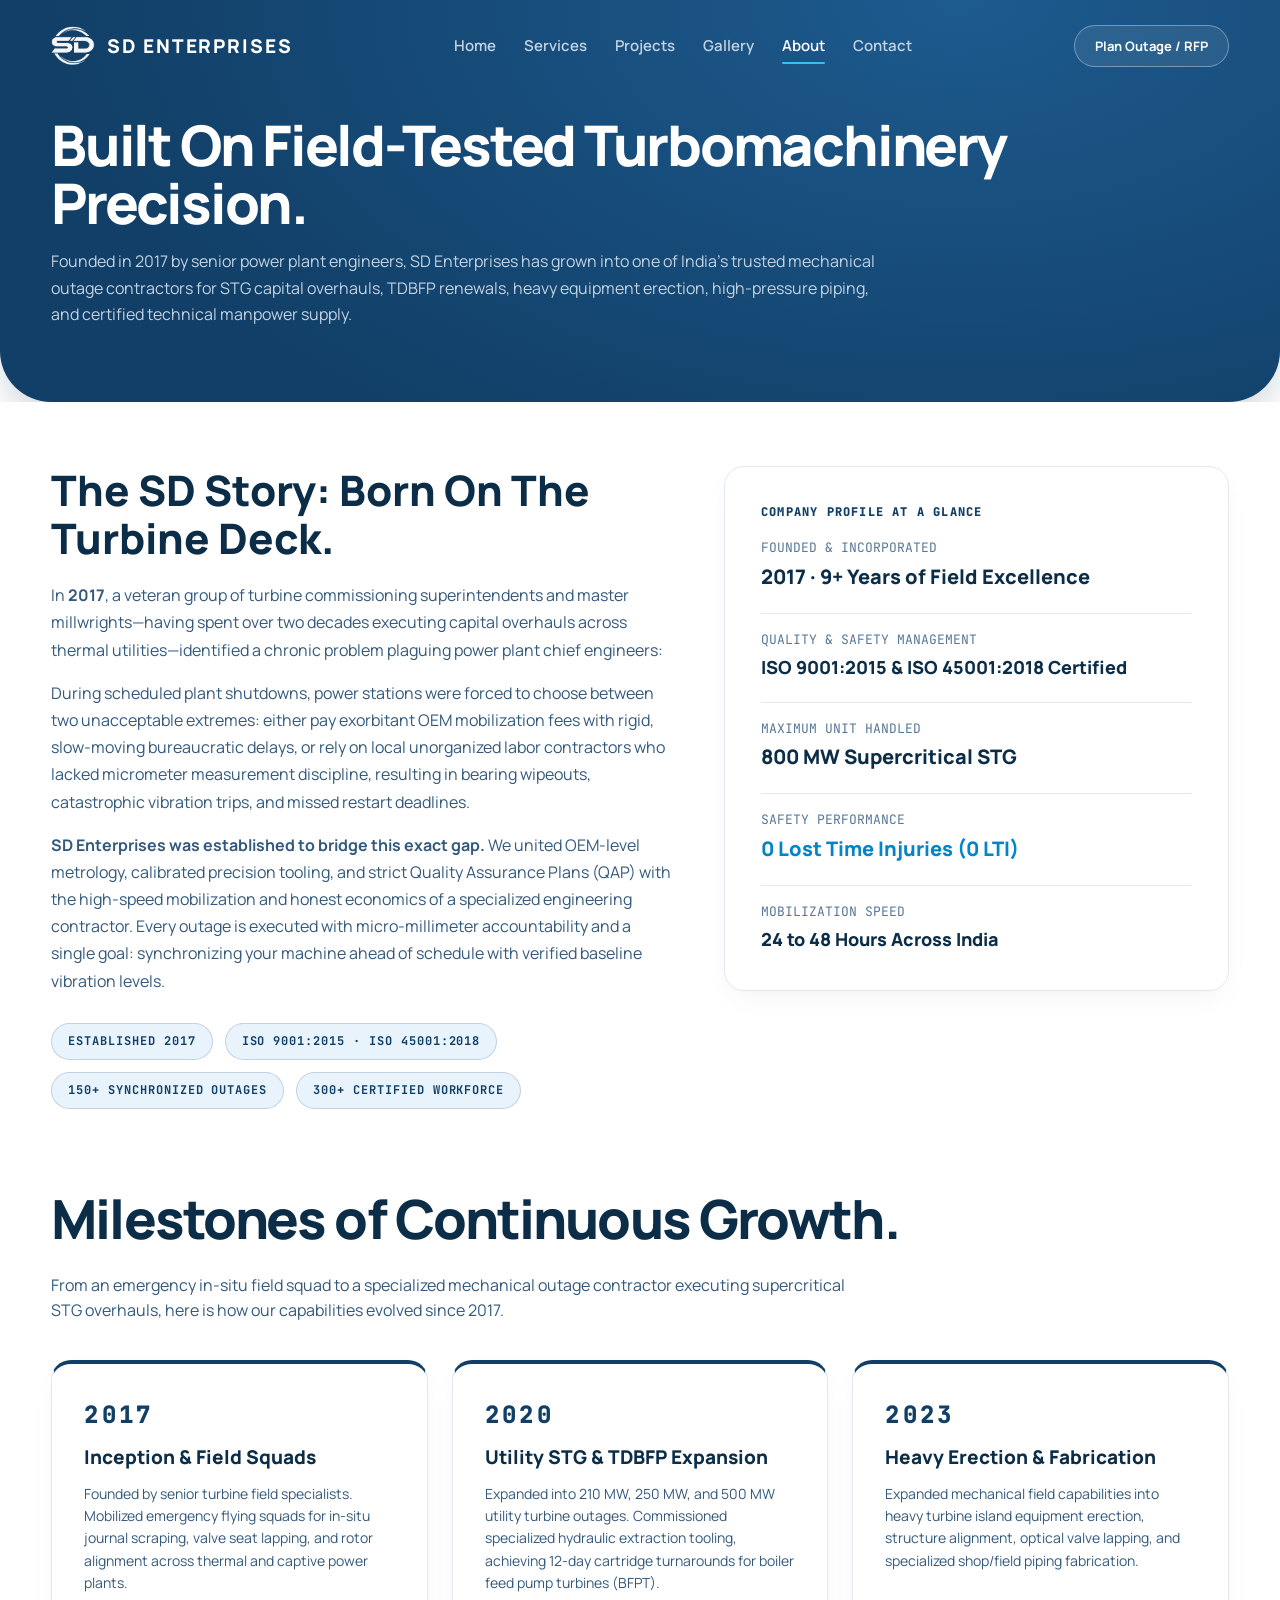
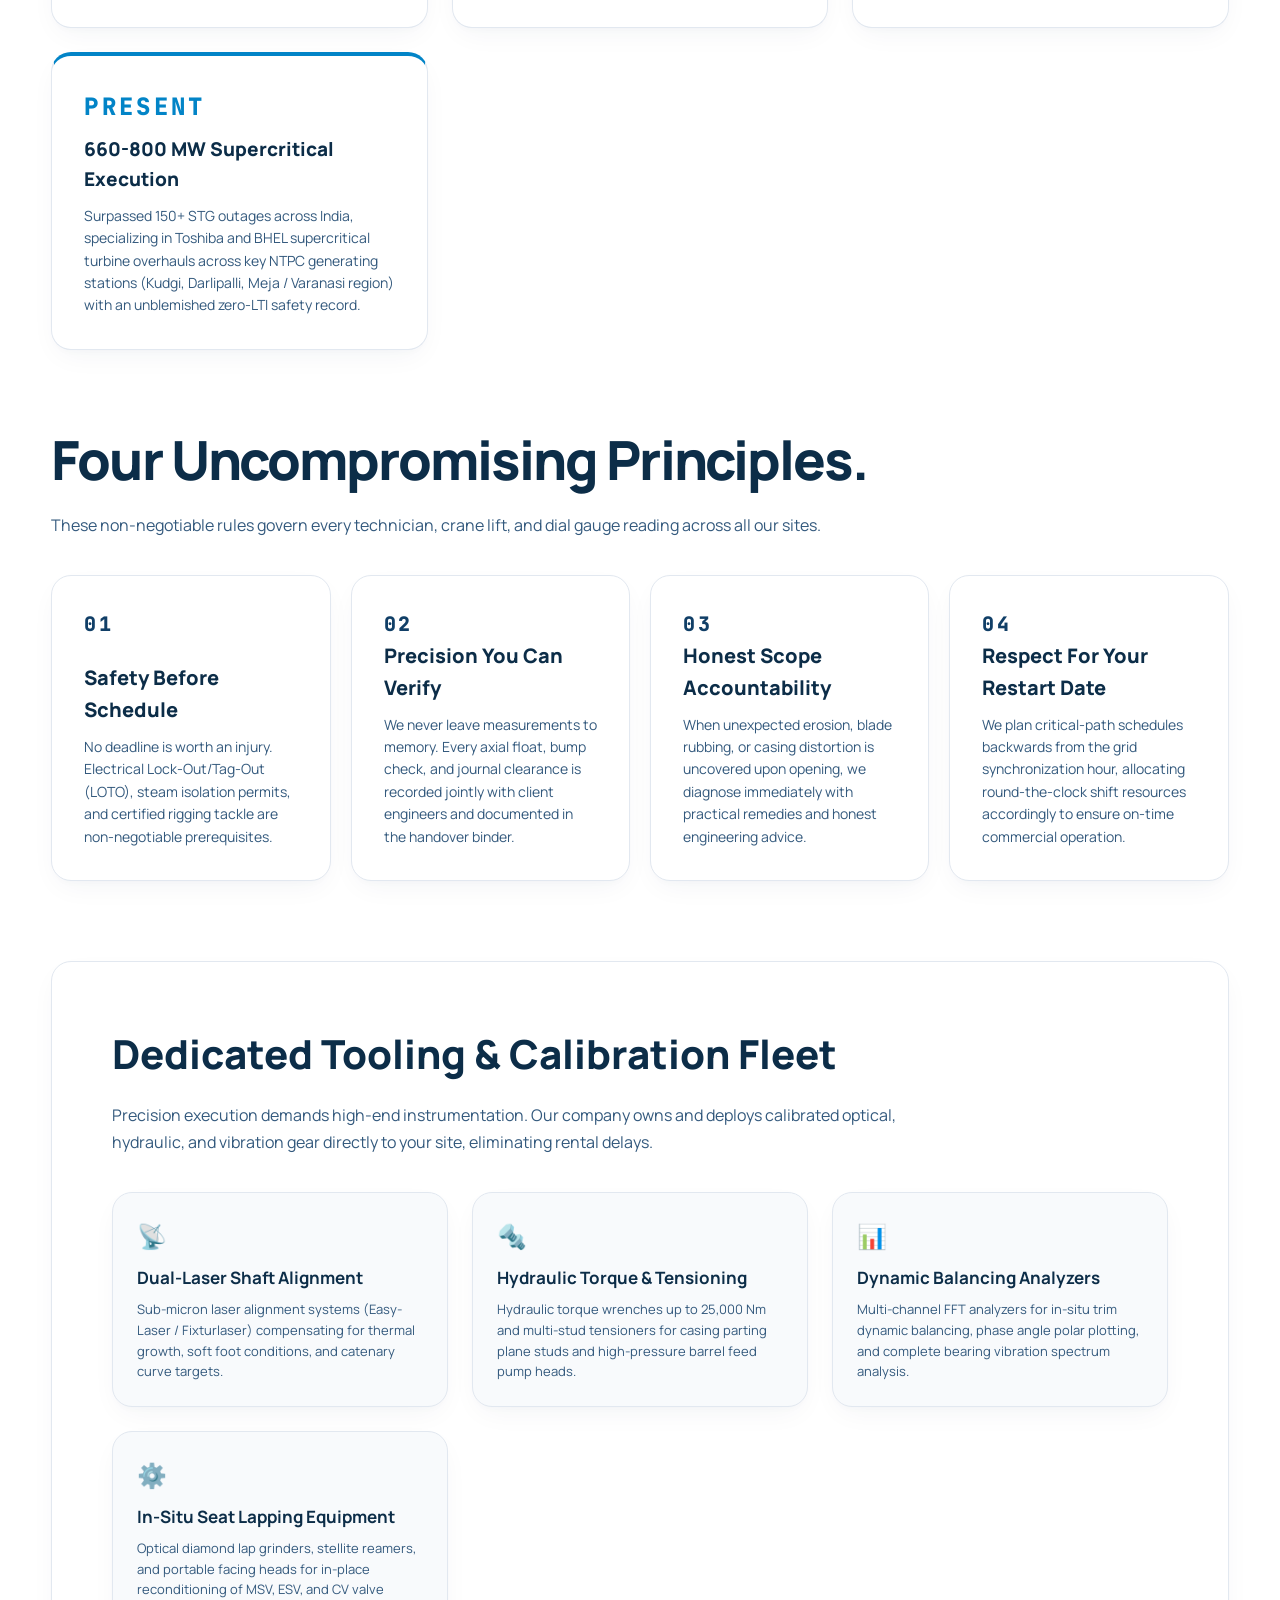
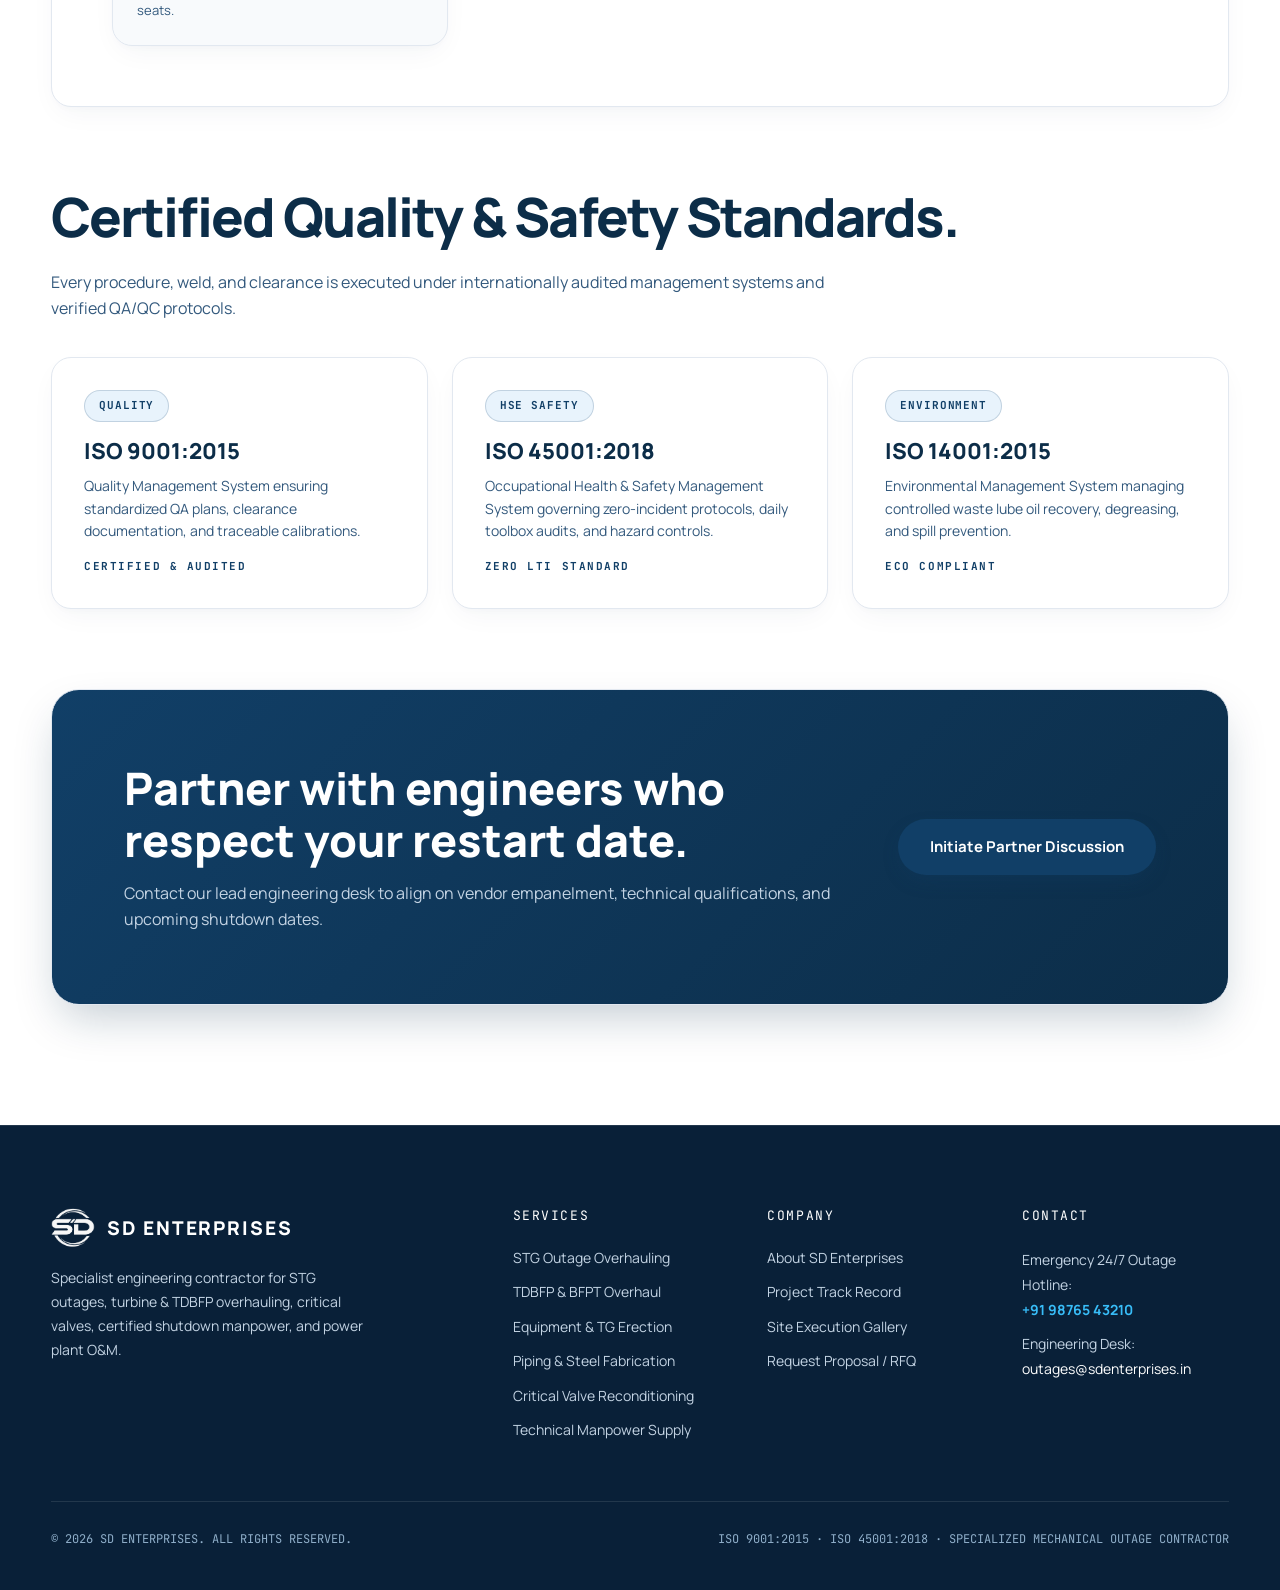
==== about.html @ e6d87794 "first commit" ====
<!doctype html>
<html lang="en">
<head>
  <meta charset="utf-8">
  <meta name="viewport" content="width=device-width, initial-scale=1, viewport-fit=cover">
  <title>About Us | SD Enterprises - Power &amp; Mechanical Outage Engineering</title>
  <meta name="description" content="The story of SD Enterprises: founded in 2017 by senior turbine engineers, delivering precision STG capital outages, TDBFP overhauls, and certified specialists across India.">
  
  <link rel="preconnect" href="https://fonts.googleapis.com">
  <link rel="preconnect" href="https://fonts.gstatic.com" crossorigin>
  <link rel="stylesheet" href="https://fonts.googleapis.com/css2?family=Manrope:wght@400;500;600;700;800&family=JetBrains+Mono:wght@500;600;700&display=swap">
  <link rel="stylesheet" href="css/styles.css">
</head>
<body>

  <div id="scroll-progress"></div>

  <div class="inner-hero-zone">
    <!-- Header -->
    <header class="site-header">
      <div class="nav-wrapper">
        <a href="index.html" class="brand-logo" aria-label="SD Enterprises Home">
          <img src="assets/icons/logo-removebg-preview-white.png" alt="SD Enterprises Logo" class="brand-logo-img">
          <span>SD ENTERPRISES</span>
        </a>

        <nav class="nav-links" aria-label="Main Navigation">
          <a href="index.html" class="nav-link">Home</a>
          <a href="services.html" class="nav-link">Services</a>
          <a href="projects.html" class="nav-link">Projects</a>
          <a href="gallery.html" class="nav-link">Gallery</a>
          <a href="about.html" class="nav-link active">About</a>
          <a href="contact.html" class="nav-link">Contact</a>
        </nav>

        <div class="nav-cta">
          <a href="contact.html" class="btn btn-outline btn-sm">Plan Outage / RFP</a>
          <button class="menu-toggle" aria-label="Toggle Mobile Navigation" aria-expanded="false">
            <svg width="24" height="24" viewBox="0 0 24 24" fill="none" stroke="currentColor" stroke-width="2">
              <line x1="3" y1="12" x2="21" y2="12"></line>
              <line x1="3" y1="6" x2="21" y2="6"></line>
              <line x1="3" y1="18" x2="21" y2="18"></line>
            </svg>
          </button>
        </div>
      </div>
    </header>

    <!-- Mobile Drawer -->
    <div class="mobile-drawer" aria-label="Mobile Navigation Drawer">
      <a href="index.html" class="nav-link">Home</a>
      <a href="services.html" class="nav-link">Our Services</a>
      <a href="projects.html" class="nav-link">Outage Projects &amp; Track Record</a>
      <a href="gallery.html" class="nav-link">Site Life &amp; Execution Gallery</a>
      <a href="about.html" class="nav-link active">About &amp; Certifications</a>
      <a href="contact.html" class="nav-link">Request Proposal / RFQ</a>
    </div>

    <!-- Page Header in Inner Hero Zone -->
    <div class="page-container" style="padding-top: 24px;">
      <section class="reveal" style="margin-bottom: 24px;">
        <h1 class="hero-title" style="font-size: clamp(34px, 4.4vw, 56px); margin-bottom: 16px;">Built On Field-Tested Turbomachinery Precision.</h1>
        <p class="hero-desc" style="max-width: 840px; margin-bottom: 0;">
          Founded in 2017 by senior power plant engineers, SD Enterprises has grown into one of India's trusted mechanical outage contractors for STG capital overhauls, TDBFP renewals, heavy equipment erection, high-pressure piping, and certified technical manpower supply.
        </p>
      </section>
    </div>
  </div>

  <!-- Pure White Background Content Zone with Deep Blue Text -->
  <main class="white-zone">
    <div class="page-container">

    <!-- Company Origin Story: How & When Created -->
    <section class="reveal" style="display: flex; flex-wrap: wrap; gap: 48px; align-items: flex-start; margin-bottom: 80px;">
      <div style="flex: 1 1 480px;">
        <h2 style="font-size: clamp(28px, 3.5vw, 42px); font-weight: 800; line-height: 1.15; margin-bottom: 20px;">
          The SD Story: Born On The Turbine Deck.
        </h2>
        <p style="color: var(--text-blue-sub); font-size: 16px; line-height: 1.7; margin-bottom: 16px;">
          In <strong>2017</strong>, a veteran group of turbine commissioning superintendents and master millwrights—having spent over two decades executing capital overhauls across thermal utilities—identified a chronic problem plaguing power plant chief engineers:
        </p>
        <p style="color: var(--text-blue-sub); font-size: 16px; line-height: 1.7; margin-bottom: 16px;">
          During scheduled plant shutdowns, power stations were forced to choose between two unacceptable extremes: either pay exorbitant OEM mobilization fees with rigid, slow-moving bureaucratic delays, or rely on local unorganized labor contractors who lacked micrometer measurement discipline, resulting in bearing wipeouts, catastrophic vibration trips, and missed restart deadlines.
        </p>
        <p style="color: var(--text-blue-sub); font-size: 16px; line-height: 1.7; margin-bottom: 28px;">
          <strong>SD Enterprises was established to bridge this exact gap.</strong> We united OEM-level metrology, calibrated precision tooling, and strict Quality Assurance Plans (QAP) with the high-speed mobilization and honest economics of a specialized engineering contractor. Every outage is executed with micro-millimeter accountability and a single goal: synchronizing your machine ahead of schedule with verified baseline vibration levels.
        </p>
        <div style="display: flex; flex-wrap: wrap; gap: 12px;">
          <span class="badge" style="font-size: 12px; padding: 8px 16px;">ESTABLISHED 2017</span>
          <span class="badge" style="font-size: 12px; padding: 8px 16px;">ISO 9001:2015 &middot; ISO 45001:2018</span>
          <span class="badge" style="font-size: 12px; padding: 8px 16px;">150+ SYNCHRONIZED OUTAGES</span>
          <span class="badge" style="font-size: 12px; padding: 8px 16px;">300+ CERTIFIED WORKFORCE</span>
        </div>
      </div>

      <div style="flex: 1 1 360px;">
        <div class="glass t3" style="padding: 36px; border: 1px solid var(--border-light);">
          <div class="mono" style="color: var(--hero-blue); margin-bottom: 16px; font-weight: 800; letter-spacing: 0.1em;">COMPANY PROFILE AT A GLANCE</div>
          <div style="display: flex; flex-direction: column; gap: 20px;">
            <div>
              <div style="font-size: 13px; color: var(--text-blue-muted); text-transform: uppercase; font-family: var(--font-mono);">Founded &amp; Incorporated</div>
              <div style="font-size: 20px; font-weight: 800; color: var(--text-blue-head); margin-top: 2px;">2017 · 9+ Years of Field Excellence</div>
            </div>
            <div style="border-top: 1px solid var(--border-light); padding-top: 16px;">
              <div style="font-size: 13px; color: var(--text-blue-muted); text-transform: uppercase; font-family: var(--font-mono);">Quality &amp; Safety Management</div>
              <div style="font-size: 18px; font-weight: 800; color: var(--text-blue-head); margin-top: 2px;">ISO 9001:2015 &amp; ISO 45001:2018 Certified</div>
            </div>
            <div style="border-top: 1px solid var(--border-light); padding-top: 16px;">
              <div style="font-size: 13px; color: var(--text-blue-muted); text-transform: uppercase; font-family: var(--font-mono);">Maximum Unit Handled</div>
              <div style="font-size: 20px; font-weight: 800; color: var(--text-blue-head); margin-top: 2px;">800 MW Supercritical STG</div>
            </div>
            <div style="border-top: 1px solid var(--border-light); padding-top: 16px;">
              <div style="font-size: 13px; color: var(--text-blue-muted); text-transform: uppercase; font-family: var(--font-mono);">Safety Performance</div>
              <div style="font-size: 20px; font-weight: 800; color: var(--accent-blue); margin-top: 2px;">0 Lost Time Injuries (0 LTI)</div>
            </div>
            <div style="border-top: 1px solid var(--border-light); padding-top: 16px;">
              <div style="font-size: 13px; color: var(--text-blue-muted); text-transform: uppercase; font-family: var(--font-mono);">Mobilization Speed</div>
              <div style="font-size: 18px; font-weight: 800; color: var(--text-blue-head); margin-top: 2px;">24 to 48 Hours Across India</div>
            </div>
          </div>
        </div>
      </div>
    </section>

    <!-- Growth & Milestone Timeline -->
    <section class="reveal" style="margin-bottom: 80px;">
      <h2 class="section-heading">Milestones of Continuous Growth.</h2>
      <p style="color: var(--text-blue-sub); font-size: 16px; line-height: 1.6; max-width: 820px; margin-bottom: 36px;">
        From an emergency in-situ field squad to a specialized mechanical outage contractor executing supercritical STG overhauls, here is how our capabilities evolved since 2017.
      </p>

      <div style="display: grid; grid-template-columns: repeat(auto-fit, minmax(280px, 1fr)); gap: 24px;">
        <div class="glass lift" style="padding: 32px; border-top: 4px solid var(--hero-blue);">
          <div class="mono" style="color: var(--hero-blue); font-size: 24px; font-weight: 800; margin-bottom: 8px;">2017</div>
          <h3 style="font-size: 19px; font-weight: 800; color: var(--text-blue-head); margin-bottom: 10px;">Inception &amp; Field Squads</h3>
          <p style="color: var(--text-blue-sub); font-size: 14px; line-height: 1.6; margin: 0;">
            Founded by senior turbine field specialists. Mobilized emergency flying squads for in-situ journal scraping, valve seat lapping, and rotor alignment across thermal and captive power plants.
          </p>
        </div>

        <div class="glass lift" style="padding: 32px; border-top: 4px solid var(--hero-blue);">
          <div class="mono" style="color: var(--hero-blue); font-size: 24px; font-weight: 800; margin-bottom: 8px;">2020</div>
          <h3 style="font-size: 19px; font-weight: 800; color: var(--text-blue-head); margin-bottom: 10px;">Utility STG &amp; TDBFP Expansion</h3>
          <p style="color: var(--text-blue-sub); font-size: 14px; line-height: 1.6; margin: 0;">
            Expanded into 210 MW, 250 MW, and 500 MW utility turbine outages. Commissioned specialized hydraulic extraction tooling, achieving 12-day cartridge turnarounds for boiler feed pump turbines (BFPT).
          </p>
        </div>

        <div class="glass lift" style="padding: 32px; border-top: 4px solid var(--hero-blue);">
          <div class="mono" style="color: var(--hero-blue); font-size: 24px; font-weight: 800; margin-bottom: 8px;">2023</div>
          <h3 style="font-size: 19px; font-weight: 800; color: var(--text-blue-head); margin-bottom: 10px;">Heavy Erection &amp; Fabrication</h3>
          <p style="color: var(--text-blue-sub); font-size: 14px; line-height: 1.6; margin: 0;">
            Expanded mechanical field capabilities into heavy turbine island equipment erection, structure alignment, optical valve lapping, and specialized shop/field piping fabrication.
          </p>
        </div>

        <div class="glass lift" style="padding: 32px; border-top: 4px solid var(--accent-blue);">
          <div class="mono" style="color: var(--accent-blue); font-size: 24px; font-weight: 800; margin-bottom: 8px;">PRESENT</div>
          <h3 style="font-size: 19px; font-weight: 800; color: var(--text-blue-head); margin-bottom: 10px;">660-800 MW Supercritical Execution</h3>
          <p style="color: var(--text-blue-sub); font-size: 14px; line-height: 1.6; margin: 0;">
            Surpassed 150+ STG outages across India, specializing in Toshiba and BHEL supercritical turbine overhauls across key NTPC generating stations (Kudgi, Darlipalli, Meja / Varanasi region) with an unblemished zero-LTI safety record.
          </p>
        </div>
      </div>
    </section>

    <!-- Core Engineering Principles -->
    <section id="principles" class="reveal" style="margin-bottom: 80px;">
      <h2 class="section-heading">Four Uncompromising Principles.</h2>
      <p style="color: var(--text-blue-sub); font-size: 16px; line-height: 1.6; max-width: 820px; margin-bottom: 36px;">
        These non-negotiable rules govern every technician, crane lift, and dial gauge reading across all our sites.
      </p>

      <div style="display: grid; grid-template-columns: repeat(auto-fit, minmax(260px, 1fr)); gap: 20px;">
        <div class="glass lift" style="padding: 32px; min-height: 240px; display: flex; flex-direction: column; justify-content: space-between;">
          <div class="mono" style="color: var(--hero-blue); font-size: 20px; font-weight: 800;">01</div>
          <div>
            <h3 style="font-size: 20px; font-weight: 800; color: var(--text-blue-head); margin-bottom: 10px;">Safety Before Schedule</h3>
            <p style="color: var(--text-blue-sub); font-size: 14px; line-height: 1.6; margin: 0;">
              No deadline is worth an injury. Electrical Lock-Out/Tag-Out (LOTO), steam isolation permits, and certified rigging tackle are non-negotiable prerequisites.
            </p>
          </div>
        </div>

        <div class="glass lift" style="padding: 32px; min-height: 240px; display: flex; flex-direction: column; justify-content: space-between;">
          <div class="mono" style="color: var(--hero-blue); font-size: 20px; font-weight: 800;">02</div>
          <div>
            <h3 style="font-size: 20px; font-weight: 800; color: var(--text-blue-head); margin-bottom: 10px;">Precision You Can Verify</h3>
            <p style="color: var(--text-blue-sub); font-size: 14px; line-height: 1.6; margin: 0;">
              We never leave measurements to memory. Every axial float, bump check, and journal clearance is recorded jointly with client engineers and documented in the handover binder.
            </p>
          </div>
        </div>

        <div class="glass lift" style="padding: 32px; min-height: 240px; display: flex; flex-direction: column; justify-content: space-between;">
          <div class="mono" style="color: var(--hero-blue); font-size: 20px; font-weight: 800;">03</div>
          <div>
            <h3 style="font-size: 20px; font-weight: 800; color: var(--text-blue-head); margin-bottom: 10px;">Honest Scope Accountability</h3>
            <p style="color: var(--text-blue-sub); font-size: 14px; line-height: 1.6; margin: 0;">
              When unexpected erosion, blade rubbing, or casing distortion is uncovered upon opening, we diagnose immediately with practical remedies and honest engineering advice.
            </p>
          </div>
        </div>

        <div class="glass lift" style="padding: 32px; min-height: 240px; display: flex; flex-direction: column; justify-content: space-between;">
          <div class="mono" style="color: var(--hero-blue); font-size: 20px; font-weight: 800;">04</div>
          <div>
            <h3 style="font-size: 20px; font-weight: 800; color: var(--text-blue-head); margin-bottom: 10px;">Respect For Your Restart Date</h3>
            <p style="color: var(--text-blue-sub); font-size: 14px; line-height: 1.6; margin: 0;">
              We plan critical-path schedules backwards from the grid synchronization hour, allocating round-the-clock shift resources accordingly to ensure on-time commercial operation.
            </p>
          </div>
        </div>
      </div>
    </section>

    <!-- Dedicated Tooling & Metrology Fleet -->
    <section class="glass reveal" style="padding: clamp(32px, 5vw, 60px); margin-bottom: 80px;">
      <h2 style="font-size: clamp(26px, 3.2vw, 40px); font-weight: 800; margin-bottom: 16px; color: var(--text-blue-head);">Dedicated Tooling &amp; Calibration Fleet</h2>
      <p style="color: var(--text-blue-sub); font-size: 16px; line-height: 1.7; max-width: 820px; margin-bottom: 36px;">
        Precision execution demands high-end instrumentation. Our company owns and deploys calibrated optical, hydraulic, and vibration gear directly to your site, eliminating rental delays.
      </p>

      <div style="display: grid; grid-template-columns: repeat(auto-fit, minmax(260px, 1fr)); gap: 24px;">
        <div class="glass" style="padding: 24px; background: var(--bg-light);">
          <div style="font-size: 24px; margin-bottom: 8px;">📡</div>
          <h4 style="font-size: 17px; font-weight: 700; color: var(--text-blue-head); margin-bottom: 8px;">Dual-Laser Shaft Alignment</h4>
          <p style="color: var(--text-blue-sub); font-size: 13px; line-height: 1.6; margin: 0;">
            Sub-micron laser alignment systems (Easy-Laser / Fixturlaser) compensating for thermal growth, soft foot conditions, and catenary curve targets.
          </p>
        </div>

        <div class="glass" style="padding: 24px; background: var(--bg-light);">
          <div style="font-size: 24px; margin-bottom: 8px;">🔩</div>
          <h4 style="font-size: 17px; font-weight: 700; color: var(--text-blue-head); margin-bottom: 8px;">Hydraulic Torque &amp; Tensioning</h4>
          <p style="color: var(--text-blue-sub); font-size: 13px; line-height: 1.6; margin: 0;">
            Hydraulic torque wrenches up to 25,000 Nm and multi-stud tensioners for casing parting plane studs and high-pressure barrel feed pump heads.
          </p>
        </div>

        <div class="glass" style="padding: 24px; background: var(--bg-light);">
          <div style="font-size: 24px; margin-bottom: 8px;">📊</div>
          <h4 style="font-size: 17px; font-weight: 700; color: var(--text-blue-head); margin-bottom: 8px;">Dynamic Balancing Analyzers</h4>
          <p style="color: var(--text-blue-sub); font-size: 13px; line-height: 1.6; margin: 0;">
            Multi-channel FFT analyzers for in-situ trim dynamic balancing, phase angle polar plotting, and complete bearing vibration spectrum analysis.
          </p>
        </div>

        <div class="glass" style="padding: 24px; background: var(--bg-light);">
          <div style="font-size: 24px; margin-bottom: 8px;">⚙️</div>
          <h4 style="font-size: 17px; font-weight: 700; color: var(--text-blue-head); margin-bottom: 8px;">In-Situ Seat Lapping Equipment</h4>
          <p style="color: var(--text-blue-sub); font-size: 13px; line-height: 1.6; margin: 0;">
            Optical diamond lap grinders, stellite reamers, and portable facing heads for in-place reconditioning of MSV, ESV, and CV valve seats.
          </p>
        </div>
      </div>
    </section>

    <!-- Certified Quality & Safety Standards -->
    <section id="certifications" class="reveal" style="margin-bottom: 80px;">
      <h2 class="section-heading">Certified Quality &amp; Safety Standards.</h2>
      <p style="color: var(--text-blue-sub); font-size: 16px; line-height: 1.6; max-width: 820px; margin-bottom: 36px;">
        Every procedure, weld, and clearance is executed under internationally audited management systems and verified QA/QC protocols.
      </p>

      <div style="display: grid; grid-template-columns: repeat(auto-fit, minmax(280px, 1fr)); gap: 24px;">
        <div class="glass lift" style="padding: 32px; min-height: 200px; display: flex; flex-direction: column; justify-content: space-between;">
          <div>
            <div class="badge" style="margin-bottom: 12px;">QUALITY</div>
            <h3 style="font-size: 22px; font-weight: 800; color: var(--text-blue-head); margin-bottom: 6px;">ISO 9001:2015</h3>
            <p style="color: var(--text-blue-sub); font-size: 14px; margin: 0;">Quality Management System ensuring standardized QA plans, clearance documentation, and traceable calibrations.</p>
          </div>
          <div class="mono" style="color: var(--hero-blue); font-size: 11px; margin-top: 16px; font-weight: 700;">CERTIFIED &amp; AUDITED</div>
        </div>

        <div class="glass lift" style="padding: 32px; min-height: 200px; display: flex; flex-direction: column; justify-content: space-between;">
          <div>
            <div class="badge" style="margin-bottom: 12px;">HSE SAFETY</div>
            <h3 style="font-size: 22px; font-weight: 800; color: var(--text-blue-head); margin-bottom: 6px;">ISO 45001:2018</h3>
            <p style="color: var(--text-blue-sub); font-size: 14px; margin: 0;">Occupational Health &amp; Safety Management System governing zero-incident protocols, daily toolbox audits, and hazard controls.</p>
          </div>
          <div class="mono" style="color: var(--hero-blue); font-size: 11px; margin-top: 16px; font-weight: 700;">ZERO LTI STANDARD</div>
        </div>

        <div class="glass lift" style="padding: 32px; min-height: 200px; display: flex; flex-direction: column; justify-content: space-between;">
          <div>
            <div class="badge" style="margin-bottom: 12px;">ENVIRONMENT</div>
            <h3 style="font-size: 22px; font-weight: 800; color: var(--text-blue-head); margin-bottom: 6px;">ISO 14001:2015</h3>
            <p style="color: var(--text-blue-sub); font-size: 14px; margin: 0;">Environmental Management System managing controlled waste lube oil recovery, degreasing, and spill prevention.</p>
          </div>
          <div class="mono" style="color: var(--hero-blue); font-size: 11px; margin-top: 16px; font-weight: 700;">ECO COMPLIANT</div>
        </div>
      </div>
    </section>

    <!-- Bottom CTA -->
    <section class="glass cta-banner reveal">
      <div class="cta-banner-text">
        <h2 style="font-size: clamp(30px, 3.5vw, 48px); font-weight: 800; line-height: 1.15; margin-bottom: 16px;">
          Partner with engineers who respect your restart date.
        </h2>
        <p style="color: var(--text-hero-muted); font-size: 16px; line-height: 1.6;">
          Contact our lead engineering desk to align on vendor empanelment, technical qualifications, and upcoming shutdown dates.
        </p>
      </div>
      <div>
        <a href="contact.html" class="btn btn-primary" style="padding: 16px 32px;">Initiate Partner Discussion</a>
      </div>
    </section>
    </div>
  </main>

  <!-- Global Footer -->
  <footer class="site-footer">
    <div class="page-container">
      <div class="footer-grid">
        <div>
          <div class="brand-logo" style="margin-bottom: 16px;">
            <img src="assets/icons/logo-removebg-preview-white.png" alt="SD Enterprises Logo" class="brand-logo-img">
            <span>SD ENTERPRISES</span>
          </div>
          <p style="color: var(--text-hero-muted); font-size: 14px; line-height: 1.7; max-width: 320px;">
            Specialist engineering contractor for STG outages, turbine &amp; TDBFP overhauling, critical valves, certified shutdown manpower, and power plant O&amp;M.
          </p>
        </div>

        <div>
          <div class="footer-col-title">SERVICES</div>
          <ul class="footer-links">
            <li><a href="services.html#stg">STG Outage Overhauling</a></li>
            <li><a href="services.html#tdbfp">TDBFP &amp; BFPT Overhaul</a></li>
            <li><a href="services.html#erection">Equipment &amp; TG Erection</a></li>
            <li><a href="services.html#fabrication">Piping &amp; Steel Fabrication</a></li>
            <li><a href="services.html#valves">Critical Valve Reconditioning</a></li>
            <li><a href="services.html#manpower">Technical Manpower Supply</a></li>
          </ul>
        </div>

        <div>
          <div class="footer-col-title">COMPANY</div>
          <ul class="footer-links">
            <li><a href="about.html">About SD Enterprises</a></li>
            <li><a href="projects.html">Project Track Record</a></li>
            <li><a href="gallery.html">Site Execution Gallery</a></li>
            <li><a href="contact.html">Request Proposal / RFQ</a></li>
          </ul>
        </div>

        <div>
          <div class="footer-col-title">CONTACT</div>
          <div style="font-size: 14px; color: var(--text-hero-muted); line-height: 1.8;">
            <div>Emergency 24/7 Outage Hotline:</div>
            <a href="tel:+919876543210" style="color: var(--accent-blue-bright); font-weight: 700;">+91 98765 43210</a>
            <div style="margin-top: 8px;">Engineering Desk:</div>
            <a href="mailto:outages@sdenterprises.in" style="color: #ffffff;">outages@sdenterprises.in</a>
          </div>
        </div>
      </div>

      <div class="footer-bottom">
        <div>&copy; 2026 SD ENTERPRISES. ALL RIGHTS RESERVED.</div>
        <div>ISO 9001:2015 &middot; ISO 45001:2018 &middot; SPECIALIZED MECHANICAL OUTAGE CONTRACTOR</div>
      </div>
    </div>
  </footer>

  <script src="js/site-data.js"></script>
  <script src="js/main.js"></script>
</body>
</html>
---- css/styles.css ----
/* ===================================================================
   SD ENTERPRISES - Industrial Engineering Design System & Stylesheet
   Hybrid Theme: Midnight Blue Hero Section + Pure White Content Zone
   =================================================================== */

:root {
  /* Hero & Dark Accent Colors (SD Company Brand Blue) */
  --hero-blue: #113f67;
  --hero-blue-dark: #0c2d48;
  --hero-gradient: radial-gradient(1400px 800px at 75% 0%, #1d5a8e 0%, transparent 65%) fixed,
                   radial-gradient(1000px 600px at 15% 100%, #0d3254 0%, transparent 70%) fixed,
                   #113f67;
  --footer-bg: #092038;

  /* White & Light Content Zone Colors */
  --bg-white: #ffffff;
  --bg-light: #f8fafc;
  --bg-subtle: #f1f5f9;
  
  /* Text Colors for White Zone (Deep Blue & Slate) */
  --text-blue-head: #0c2d48;
  --text-blue-body: #113f67;
  --text-blue-sub: #33597d;
  --text-blue-muted: #577797;
  
  /* Aliases default to White Zone readability */
  --text-muted: #33597d;
  --text-dim: #577797;
  
  /* Text Colors for Hero & Footer */
  --text-hero-main: #F4F8FC;
  --text-hero-muted: #C3D3E3;
  --text-hero-dim: #8FAEC9;

  /* Precision Engineering Accents (Palette 1: Monochromatic Precision System) */
  --accent-blue: #0284c7;           /* High-Precision Turbine Cobalt */
  --accent-blue-hover: #0369a1;     /* Deep Cobalt Hover */
  --accent-blue-bright: #38bdf8;    /* Luminous Sky highlight for dark zones */
  --accent-blue-tint: #e8f3fc;      /* Soft Ice-Blue for tags & badges */
  --accent-blue-border: rgba(17, 63, 103, 0.18);
  --accent-blue-glow: rgba(2, 132, 199, 0.25);

  /* Semantic Aliases mapped to brand blue */
  --accent-gold: var(--accent-blue-bright);
  --accent-gold-dark: var(--hero-blue);
  --accent-gold-glow: var(--accent-blue-glow);

  /* Borders & Shadows */
  --border-light: #e2e8f0;
  --border-blue: rgba(17, 63, 103, 0.12);
  --border-blue-hover: var(--accent-blue);
  --card-shadow: 0 10px 30px -8px rgba(11, 46, 77, 0.06), 0 4px 6px -2px rgba(11, 46, 77, 0.02);
  --card-shadow-hover: 0 20px 40px -12px rgba(17, 63, 103, 0.14), 0 0 0 1px rgba(2, 132, 199, 0.3);

  --font-body: 'Manrope', -apple-system, BlinkMacSystemFont, 'Segoe UI', Roboto, sans-serif;
  --font-mono: 'JetBrains Mono', 'Courier New', monospace;
  --max-w: 1380px;
  --transition: all 0.3s cubic-bezier(0.16, 1, 0.3, 1);
}

/* Dark Containers override text aliases for high contrast */
.hero-zone, .inner-hero-zone, .site-footer, .cta-banner {
  --text-muted: var(--text-hero-muted);
  --text-dim: var(--text-hero-dim);
}

/* Reset & Base */
*, *::before, *::after {
  box-sizing: border-box;
  margin: 0;
  padding: 0;
}

html {
  scroll-behavior: smooth;
  background-color: var(--bg-white);
}

body {
  font-family: var(--font-body);
  background-color: var(--bg-white);
  color: var(--text-blue-body);
  min-height: 100vh;
  line-height: 1.6;
  overflow-x: hidden;
  -webkit-font-smoothing: antialiased;
}

a {
  color: inherit;
  text-decoration: none;
  transition: var(--transition);
}

img {
  max-width: 100%;
  height: auto;
  display: block;
}

/* Top Scroll Progress Bar */
#scroll-progress {
  position: fixed;
  top: 0;
  left: 0;
  height: 3px;
  width: 0%;
  background: linear-gradient(90deg, #F5B94A, #FFE194);
  z-index: 100;
  transition: width 0.1s ease-out;
}

/* Page Containers */
.page-container {
  max-width: var(--max-w);
  margin: 0 auto;
  padding: 0 clamp(20px, 4vw, 60px);
}

/* Typography Utilities */
.mono {
  font-family: var(--font-mono);
  letter-spacing: 0.14em;
  font-size: 12px;
  text-transform: uppercase;
}

.section-label {
  display: inline-flex;
  align-items: center;
  gap: 8px;
  color: var(--hero-blue);
  font-family: var(--font-mono);
  font-size: 13px;
  letter-spacing: 0.14em;
  font-weight: 800;
  margin-bottom: 16px;
  text-transform: uppercase;
}

.section-label::before {
  content: "";
  display: inline-block;
  width: 8px;
  height: 8px;
  border-radius: 50%;
  background: var(--accent-blue);
  box-shadow: 0 0 10px var(--accent-blue-glow);
}

.section-heading {
  color: var(--text-blue-head);
  font-size: clamp(32px, 4.4vw, 54px);
  line-height: 1.1;
  letter-spacing: -0.035em;
  font-weight: 800;
  margin-bottom: 24px;
}

.section-sub {
  font-size: clamp(16px, 1.2vw, 19px);
  color: var(--text-blue-sub);
  line-height: 1.7;
  max-width: 680px;
}

/* ===================================================================
   HERO ZONE (Blue Background with Edge Rounding Below)
   =================================================================== */
.hero-zone {
  background: var(--hero-gradient);
  color: var(--text-hero-main);
  position: relative;
  z-index: 1;
  /* Proper Edge Rounding Below the Hero */
  border-radius: 0 0 clamp(36px, 5vw, 64px) clamp(36px, 5vw, 64px);
  box-shadow: 0 20px 50px -10px rgba(11, 46, 77, 0.28);
  overflow: hidden;
  padding-bottom: 40px;
}

.inner-hero-zone {
  background: var(--hero-gradient);
  color: var(--text-hero-main);
  position: relative;
  z-index: 1;
  border-radius: 0 0 clamp(32px, 4vw, 52px) clamp(32px, 4vw, 52px);
  box-shadow: 0 20px 45px -10px rgba(11, 46, 77, 0.25);
  overflow: hidden;
  padding-bottom: 50px;
}

/* Three.js Fixed Background Canvas for Hero */
#gl {
  position: fixed;
  inset: 0;
  width: 100%;
  height: 100%;
  z-index: 0;
  pointer-events: none;
  transition: opacity 0.5s ease;
}

/* Transparent Header & Navigation */
.site-header {
  position: relative;
  top: 0;
  z-index: 90;
  background: transparent;
  border-bottom: none;
  transition: all 0.3s ease;
}

.nav-wrapper {
  max-width: var(--max-w);
  margin: 0 auto;
  padding: 24px clamp(20px, 4vw, 60px);
  display: flex;
  align-items: center;
  justify-content: space-between;
  gap: 20px;
}

.brand-logo {
  display: flex;
  align-items: center;
  gap: 12px;
  font-weight: 800;
  font-size: 19px;
  letter-spacing: 0.1em;
  color: #ffffff;
}

.brand-logo-img {
  height: 44px;
  width: auto;
  max-width: 160px;
  object-fit: contain;
  display: block;
}

.nav-links {
  display: flex;
  align-items: center;
  gap: 28px;
  font-size: 15px;
  font-weight: 600;
}

.nav-link {
  color: var(--text-hero-muted);
  position: relative;
  padding: 6px 0;
}

.nav-link:hover, .nav-link.active {
  color: #ffffff;
}

.nav-link.active::after {
  content: "";
  position: absolute;
  bottom: 0;
  left: 0;
  width: 100%;
  height: 2px;
  background: var(--accent-blue-bright);
  border-radius: 2px;
}

.nav-cta {
  display: flex;
  align-items: center;
  gap: 14px;
}

/* Mobile Menu Toggle */
.menu-toggle {
  display: none;
  background: transparent;
  border: 1px solid rgba(255, 255, 255, 0.3);
  border-radius: 8px;
  color: #ffffff;
  padding: 8px 12px;
  cursor: pointer;
}

/* Mobile Drawer */
.mobile-drawer {
  display: none;
  position: fixed;
  top: 76px;
  left: 0;
  right: 0;
  bottom: 0;
  background: rgba(11, 35, 59, 0.98);
  backdrop-filter: blur(20px);
  z-index: 89;
  padding: 32px 24px;
  flex-direction: column;
  gap: 20px;
  border-bottom: 1px solid rgba(255, 255, 255, 0.15);
  transform: translateY(-100%);
  transition: transform 0.35s ease;
  pointer-events: none;
}

.mobile-drawer.open {
  transform: translateY(0);
  pointer-events: auto;
}

.mobile-drawer .nav-link {
  font-size: 20px;
  font-weight: 700;
  padding: 10px 0;
  border-bottom: 1px solid rgba(255, 255, 255, 0.08);
  color: #ffffff;
}

/* Hero Section (Previous Layout: Content on left, 3D Rotor on right) */
.hero-section {
  display: flex;
  flex-wrap: wrap;
  align-items: center;
  gap: 40px;
  padding: 24px 0 32px;
  min-height: calc(85vh - 120px);
}

.hero-content {
  flex: 1 1 520px;
  min-width: 0;
}

.hero-title {
  color: #ffffff;
  font-size: clamp(38px, 5.2vw, 76px);
  line-height: 1.04;
  font-weight: 800;
  letter-spacing: -0.04em;
  margin-bottom: 20px;
}

.hero-desc {
  font-size: clamp(16px, 1.2vw, 19px);
  line-height: 1.65;
  color: var(--text-hero-muted);
  max-width: 580px;
  margin-bottom: 32px;
}

.hero-actions {
  display: flex;
  flex-wrap: wrap;
  align-items: center;
  gap: 16px;
  margin-bottom: 28px;
}

.hero-trust-badges {
  display: flex;
  flex-wrap: wrap;
  gap: 16px;
  align-items: center;
  color: var(--text-hero-dim);
  font-size: 13px;
}

.hero-visual {
  flex: 1 1 440px;
  min-width: 0;
  display: flex;
  justify-content: center;
  align-items: center;
  position: relative;
  min-height: 440px;
}

.scene-card {
  width: 100%;
  max-width: 620px;
  aspect-ratio: 4/3;
  position: relative;
  border-radius: 24px;
  border: none;
  background: transparent;
  display: flex;
  align-items: flex-end;
  justify-content: center;
  padding: 20px;
  cursor: grab;
}

.scene-card:active {
  cursor: grabbing;
}

.scene-guide {
  font-family: var(--font-mono);
  font-size: 12px;
  color: var(--text-hero-muted);
  background: rgba(11, 32, 56, 0.75);
  padding: 6px 16px;
  border-radius: 999px;
  letter-spacing: 0.1em;
  animation: fadeOutGuide 1s cubic-bezier(0.16, 1, 0.3, 1) 4s forwards;
  pointer-events: none;
}

@keyframes fadeOutGuide {
  0% {
    opacity: 1;
    visibility: visible;
    transform: translateY(0);
  }
  100% {
    opacity: 0;
    visibility: hidden;
    transform: translateY(10px);
  }
}

/* 3D Interactive Turbine & Generator Assembly Bay Showcase */
.stg-assembly-showcase {
  margin: 30px 0 40px;
}

/* 3D Interactive Turbine & Generator Assembly Bay */
.stg-stage-wrapper {
  position: relative;
  width: 100%;
  height: clamp(750px, 86vh, 980px);
  margin: 18px 0 32px;
  border-radius: 24px;
  overflow: hidden;
  background: radial-gradient(circle at 50% 25%, #183e63 0%, #0c253d 55%, #071726 100%);
  border: 1px solid rgba(255, 255, 255, 0.18);
  box-shadow: 0 30px 70px -15px rgba(2, 10, 20, 0.75), inset 0 1px 0 rgba(255, 255, 255, 0.18);
  user-select: none;
}

.stg-canvas {
  position: absolute;
  inset: 0;
  width: 100%;
  height: 100%;
  display: block;
  cursor: grab;
  outline: none;
  touch-action: none;
}

.stg-canvas:active {
  cursor: grabbing;
}

/* Slim Transparent Floating Docks (Symbols Only) */
.stg-side-dock {
  position: absolute;
  top: 50%;
  transform: translateY(-50%);
  z-index: 10;
  display: flex;
  flex-direction: column;
  gap: 7px;
  background: rgba(8, 22, 38, 0.35);
  border: 1px solid rgba(56, 189, 248, 0.18);
  border-radius: 30px;
  padding: 8px 5px;
  backdrop-filter: blur(10px);
  -webkit-backdrop-filter: blur(10px);
  box-shadow: 0 8px 32px rgba(0, 0, 0, 0.35);
  box-sizing: border-box;
  pointer-events: auto;
  width: 44px;
}

.stg-left-dock {
  left: 16px;
}

.stg-right-dock {
  right: 16px;
}

.stg-v-pills {
  display: flex;
  flex-direction: column;
  gap: 6px;
  width: 100%;
}

.stg-sec-btn {
  display: flex;
  flex-direction: column;
  align-items: center;
  justify-content: center;
  width: 32px;
  height: 34px;
  box-sizing: border-box;
  padding: 2px 0;
  background: rgba(14, 34, 56, 0.4);
  color: #cbd5e1;
  border: 1px solid rgba(255, 255, 255, 0.08);
  border-radius: 8px;
  font-family: var(--font-mono);
  font-size: 10px;
  font-weight: 800;
  cursor: pointer;
  transition: all 0.2s cubic-bezier(0.4, 0, 0.2, 1);
  text-align: center;
}

.stg-sec-btn:hover {
  border-color: #38bdf8;
  background: rgba(14, 116, 144, 0.5);
  color: #ffffff;
  transform: scale(1.08);
}

.stg-sec-btn.on {
  border-color: #38bdf8;
  background: rgba(14, 116, 144, 0.65);
  color: #38bdf8;
  box-shadow: 0 0 10px rgba(56, 189, 248, 0.4);
}

.stg-sec-btn i {
  width: 5px;
  height: 5px;
  border-radius: 50%;
  margin-bottom: 2px;
  box-shadow: 0 0 5px currentColor;
}

.stg-sec-sym {
  line-height: 1;
  letter-spacing: -0.02em;
}

/* Tool Buttons: Slim, Transparent, Icon Only */
.stg-tool-btn {
  display: flex;
  align-items: center;
  justify-content: center;
  width: 32px;
  height: 32px;
  box-sizing: border-box;
  padding: 0;
  background: rgba(14, 34, 56, 0.4);
  color: #cbd5e1;
  border: 1px solid rgba(255, 255, 255, 0.08);
  border-radius: 8px;
  cursor: pointer;
  transition: all 0.2s cubic-bezier(0.4, 0, 0.2, 1);
}

.stg-tool-btn:hover {
  border-color: #38bdf8;
  color: #38bdf8;
  background: rgba(24, 60, 96, 0.6);
  transform: scale(1.08);
}

.stg-tool-btn.on {
  border-color: #38bdf8;
  color: #38bdf8;
  background: rgba(14, 116, 144, 0.45);
  box-shadow: 0 0 10px rgba(56, 189, 248, 0.35);
}

.stg-btn-ico {
  width: 16px;
  height: 16px;
  stroke: currentColor;
}

.stg-zoom-btn {
  font-size: 16px;
  font-weight: 700;
}

/* SVG Leader Lines & Part Labels */
svg#stg-ln {
  position: absolute;
  inset: 0;
  width: 100%;
  height: 100%;
  pointer-events: none;
  z-index: 6;
}

#stg-labs {
  position: absolute;
  inset: 0;
  pointer-events: none;
  z-index: 7;
  overflow: hidden;
}

.stg-lab {
  position: absolute;
  left: 0;
  top: 0;
  pointer-events: none;
  font-size: 11.5px;
  font-family: var(--font-sans);
  background: rgba(10, 24, 40, 0.94);
  border: 1px solid #38bdf8;
  border-radius: 4px;
  padding: 3px 8px 3px 3px;
  white-space: nowrap;
  opacity: 0;
  color: #f1f5f9;
  box-shadow: 0 4px 14px rgba(0, 0, 0, 0.4);
  transition: opacity 0.25s ease;
}

.stg-lab b {
  background: #38bdf8;
  color: #071726;
  border-radius: 2px;
  padding: 1px 5px;
  margin-right: 6px;
  font-weight: 800;
  font-family: var(--font-mono);
}

.stg-lab em {
  display: none;
  font-style: normal;
  color: #94a3b8;
}

#stg-labs.multi .stg-lab em {
  display: inline;
}

@media (max-width: 640px) {
  .stg-side-dock {
    width: 38px;
    padding: 6px 4px;
    gap: 5px;
  }
  .stg-left-dock {
    left: 8px;
  }
  .stg-right-dock {
    right: 8px;
  }
  .stg-sec-btn,
  .stg-tool-btn {
    width: 28px;
    height: 30px;
    font-size: 9px;
  }
  .stg-btn-ico {
    width: 13px;
    height: 13px;
  }
}

#stg-tip {
  position: absolute;
  pointer-events: none;
  padding: 5px 10px;
  background: rgba(7, 20, 34, 0.94);
  border: 1px solid #38bdf8;
  border-radius: 4px;
  font-size: 12px;
  font-family: var(--font-sans);
  color: #ffffff;
  display: none;
  white-space: nowrap;
  z-index: 15;
  box-shadow: 0 4px 14px rgba(0, 0, 0, 0.5);
}

@media (max-width: 860px) {
  .stg-stage-wrapper {
    height: 640px;
  }
  .stg-top-bar {
    position: static;
    padding: 10px;
    background: transparent;
  }
  .stg-modules-nav,
  .stg-actions-nav {
    width: 100%;
    overflow-x: auto;
    flex-wrap: nowrap;
  }
  .stg-guide-drawer {
    left: 10px;
    right: 10px;
    width: auto;
    top: 56px;
    bottom: 90px;
  }
}

/* Key Metrics Strip (Below Services Section) */
.metrics-strip {
  display: grid;
  grid-template-columns: repeat(auto-fit, minmax(220px, 1fr));
  gap: 20px;
  padding: 34px 36px;
  margin: 10px 0 60px 0;
  background: linear-gradient(135deg, #0c2d48 0%, #113f67 55%, #0d3254 100%);
  border: 1px solid rgba(2, 132, 199, 0.28);
  border-radius: 20px;
  box-shadow: 0 16px 36px -8px rgba(11, 46, 77, 0.16), 0 4px 12px rgba(11, 46, 77, 0.08);
  position: relative;
  overflow: hidden;
}

.metrics-strip::before {
  content: '';
  position: absolute;
  top: 0;
  left: 0;
  right: 0;
  height: 3px;
  background: linear-gradient(90deg, transparent, #38bdf8, transparent);
}

.metric-item {
  padding: 8px 12px;
  position: relative;
}

.metric-val {
  font-size: clamp(38px, 4vw, 50px);
  font-weight: 800;
  letter-spacing: -0.03em;
  color: #ffffff;
  line-height: 1;
}

.metric-lbl {
  font-family: var(--font-mono);
  color: #38bdf8;
  font-size: 12px;
  margin-top: 10px;
  font-weight: 700;
  letter-spacing: 0.06em;
}

.metric-sub {
  color: #c3d3e3;
  font-size: 13px;
  margin-top: 6px;
  line-height: 1.4;
}

/* ===================================================================
   WHITE CONTENT ZONE (Everything Below the Hero)
   =================================================================== */
.white-zone {
  background-color: var(--bg-white);
  color: var(--text-blue-body);
  position: relative;
  z-index: 2;
  padding: 64px 0 80px;
}

.white-zone h1,
.white-zone h2,
.white-zone h3,
.white-zone h4,
.white-zone h5,
.white-zone h6 {
  color: var(--text-blue-head);
}

/* White Theme Cards */
.glass, .card-white {
  background: #ffffff;
  border: 1px solid var(--border-light);
  box-shadow: var(--card-shadow);
  border-radius: 20px;
  position: relative;
  overflow: hidden;
  transition: var(--transition);
}

.glass .glass {
  background: var(--bg-light);
  border: 1px solid var(--border-light);
}

.glass:hover, .card-white:hover {
  border-color: var(--accent-blue);
  box-shadow: var(--card-shadow-hover);
  transform: translateY(-5px);
}

.t3 {
  transform: perspective(1000px) rotateX(0deg) rotateY(0deg);
  transform-style: preserve-3d;
  transition: transform 0.4s cubic-bezier(0.16, 1, 0.3, 1), box-shadow 0.4s ease, border-color 0.4s ease;
}

.t3:hover {
  border-color: var(--accent-blue);
  box-shadow: var(--card-shadow-hover);
}

.z1 {
  transform: translateZ(32px);
}

.lift {
  transition: transform 0.35s ease, border-color 0.35s ease, box-shadow 0.35s ease;
}

.lift:hover {
  transform: translateY(-6px);
  border-color: var(--accent-blue);
  box-shadow: var(--card-shadow-hover);
}

/* Buttons */
.btn {
  display: inline-flex;
  align-items: center;
  justify-content: center;
  gap: 10px;
  font-family: var(--font-body);
  font-weight: 700;
  font-size: 15px;
  padding: 14px 28px;
  border-radius: 999px;
  cursor: pointer;
  border: none;
  transition: var(--transition);
  min-height: 48px;
  white-space: nowrap;
}

.btn-primary {
  background: var(--hero-blue);
  color: #ffffff;
  box-shadow: 0 8px 20px -6px rgba(17, 63, 103, 0.35);
}

.btn-primary:hover {
  background: var(--accent-blue);
  transform: translateY(-2px);
  box-shadow: 0 12px 25px -5px rgba(2, 132, 199, 0.4);
  color: #ffffff;
}

.hero-zone .btn-primary, .inner-hero-zone .btn-primary {
  background: var(--accent-blue);
  color: #ffffff;
  box-shadow: 0 8px 20px -6px var(--accent-blue-glow);
}

.hero-zone .btn-primary:hover, .inner-hero-zone .btn-primary:hover {
  background: #0369a1;
  color: #ffffff;
  transform: translateY(-2px);
  box-shadow: 0 12px 25px -5px rgba(2, 132, 199, 0.45);
}

.btn-outline {
  border: 1px solid rgba(255, 255, 255, 0.35);
  color: #ffffff;
  background: rgba(255, 255, 255, 0.08);
}

.btn-outline:hover {
  border-color: #ffffff;
  background: rgba(255, 255, 255, 0.16);
  transform: translateY(-2px);
}

/* Outline button on white background */
.white-zone .btn-outline {
  border: 1px solid var(--text-blue-head);
  color: var(--text-blue-head);
  background: transparent;
}

.white-zone .btn-outline:hover {
  background: var(--text-blue-head);
  color: #ffffff;
}

/* Outline button inside dark CTA banner within white zone */
.cta-banner .btn-outline {
  border: 1px solid rgba(255, 255, 255, 0.5);
  color: #ffffff;
  background: rgba(255, 255, 255, 0.1);
}

.cta-banner .btn-outline:hover {
  border-color: #ffffff;
  background: rgba(255, 255, 255, 0.22);
  color: #ffffff;
}

.btn-sm {
  padding: 10px 20px;
  font-size: 13px;
  min-height: 38px;
}

.badge {
  display: inline-flex;
  align-items: center;
  gap: 6px;
  padding: 6px 14px;
  border-radius: 999px;
  font-family: var(--font-mono);
  font-size: 11px;
  letter-spacing: 0.08em;
  background: var(--accent-blue-tint);
  color: var(--hero-blue);
  border: 1px solid var(--accent-blue-border);
  font-weight: 700;
}

.hero-zone .badge, .inner-hero-zone .badge, .cta-banner .badge {
  background: rgba(56, 189, 248, 0.15);
  color: var(--accent-blue-bright);
  border: 1px solid rgba(56, 189, 248, 0.35);
}

.pill {
  display: inline-block;
  padding: 9px 18px;
  border-radius: 999px;
  border: 1px solid var(--border-light);
  background: #ffffff;
  font-family: var(--font-mono);
  font-size: 12px;
  font-weight: 600;
  color: var(--text-blue-sub);
  box-shadow: 0 2px 6px rgba(11, 46, 77, 0.04);
  transition: var(--transition);
}

.pill:hover {
  border-color: var(--accent-blue);
  color: var(--hero-blue);
  transform: translateY(-2px);
}

/* Services Grid in White Zone (Redesigned Compact Engineering Cards) */
.services-grid {
  display: grid;
  grid-template-columns: repeat(auto-fit, minmax(320px, 1fr));
  gap: 22px;
  margin-top: 36px;
}

.service-card {
  padding: 26px 24px;
  min-height: auto;
  display: flex;
  flex-direction: column;
  justify-content: space-between;
  background: #ffffff;
  border: 1px solid var(--border-light);
  border-radius: 18px;
  box-shadow: 0 4px 16px rgba(11, 46, 77, 0.04);
  position: relative;
  overflow: hidden;
  transition: all 0.3s cubic-bezier(0.16, 1, 0.3, 1);
}

.service-card::before {
  content: '';
  position: absolute;
  top: 0;
  left: 0;
  right: 0;
  height: 3px;
  background: var(--hero-blue);
  opacity: 0;
  transition: opacity 0.3s ease;
}

.service-card:hover {
  transform: translateY(-5px);
  border-color: var(--accent-blue);
  box-shadow: 0 16px 36px -8px rgba(17, 63, 103, 0.12), 0 0 0 1px rgba(2, 132, 199, 0.2);
}

.service-card:hover::before {
  opacity: 1;
}

.service-card-top {
  display: flex;
  align-items: center;
  justify-content: space-between;
  margin-bottom: 16px;
}

.service-icon-box {
  width: 44px;
  height: 44px;
  border-radius: 12px;
  background: var(--accent-blue-tint);
  border: 1px solid rgba(2, 132, 199, 0.2);
  display: flex;
  align-items: center;
  justify-content: center;
  color: var(--hero-blue);
  flex-shrink: 0;
}

.service-icon {
  width: 22px;
  height: 22px;
}

.service-card-num {
  font-family: var(--font-mono);
  color: var(--hero-blue);
  font-size: 11px;
  font-weight: 800;
  letter-spacing: 0.08em;
  background: var(--bg-light);
  border: 1px solid var(--border-light);
  padding: 4px 10px;
  border-radius: 999px;
}

.service-card-title {
  color: var(--text-blue-head);
  font-size: 19px;
  font-weight: 800;
  letter-spacing: -0.01em;
  margin: 0 0 10px;
  line-height: 1.3;
}

.service-card-desc {
  color: var(--text-blue-sub);
  font-size: 14px;
  line-height: 1.55;
  margin-bottom: 16px;
}

.service-tag-cloud {
  display: flex;
  flex-wrap: wrap;
  gap: 6px;
  margin-bottom: 20px;
}

.service-spec-tag {
  display: inline-flex;
  align-items: center;
  font-family: var(--font-mono);
  font-size: 11px;
  font-weight: 600;
  padding: 3px 8px;
  background: var(--bg-subtle);
  color: var(--text-blue-head);
  border-radius: 6px;
  border: 1px solid rgba(17, 63, 103, 0.08);
}

.card-link {
  display: inline-flex;
  align-items: center;
  gap: 8px;
  font-family: var(--font-mono);
  font-size: 12.5px;
  color: var(--hero-blue);
  font-weight: 800;
  margin-top: auto;
  transition: all 0.2s ease;
}

.card-link:hover {
  gap: 12px;
  color: var(--accent-blue);
}

/* Process & Methodology in White Zone */
.process-step {
  display: flex;
  gap: 24px;
  padding: 24px 0;
  border-top: 1px solid var(--border-light);
}

.process-step:last-child {
  border-bottom: 1px solid var(--border-light);
}

.step-num {
  font-family: var(--font-mono);
  color: var(--hero-blue);
  font-size: 20px;
  font-weight: 800;
  min-width: 40px;
  padding-top: 4px;
}

.step-title {
  color: var(--text-blue-head);
  font-size: 22px;
  font-weight: 800;
  margin-bottom: 6px;
}

.step-desc {
  color: var(--text-blue-sub);
  font-size: 16px;
  line-height: 1.6;
}

/* Project Cards in White Zone */
.filter-tabs {
  display: flex;
  flex-wrap: wrap;
  gap: 10px;
  margin: 32px 0 40px;
}

.filter-btn {
  background: #ffffff;
  border: 1px solid var(--border-light);
  color: var(--text-blue-sub);
  padding: 10px 20px;
  border-radius: 999px;
  font-family: var(--font-mono);
  font-size: 12px;
  font-weight: 600;
  cursor: pointer;
  box-shadow: 0 2px 6px rgba(11, 46, 77, 0.04);
  transition: var(--transition);
}

.filter-btn:hover, .filter-btn.active {
  background: var(--text-blue-head);
  color: #ffffff;
  border-color: var(--text-blue-head);
}

.projects-grid {
  display: grid;
  grid-template-columns: repeat(auto-fit, minmax(360px, 1fr));
  gap: 24px;
}

.project-card {
  padding: 32px;
  display: flex;
  flex-direction: column;
  justify-content: space-between;
}

.project-meta-strip {
  display: flex;
  justify-content: space-between;
  align-items: center;
  margin-bottom: 16px;
}

.project-title {
  color: var(--text-blue-head);
  font-size: 22px;
  font-weight: 800;
  line-height: 1.3;
  margin-bottom: 12px;
}

.project-summary {
  color: var(--text-blue-sub);
  font-size: 15px;
  line-height: 1.6;
  margin-bottom: 20px;
}

.project-highlight {
  padding: 14px 18px;
  border-radius: 12px;
  background: var(--accent-blue-tint);
  border-left: 3px solid var(--hero-blue);
  font-size: 13px;
  color: var(--hero-blue);
  line-height: 1.5;
}

/* ===================================================================
   DEDICATED BLUE PROJECTS SHOWCASE (Home Page)
   =================================================================== */
.home-projects-blue-section {
  position: relative;
  background: radial-gradient(1200px 700px at 85% 15%, #1d5a8e 0%, transparent 60%) fixed,
              radial-gradient(900px 600px at 15% 85%, #082138 0%, transparent 70%) fixed,
              #0c2d48;
  border-radius: 26px;
  padding: clamp(36px, 5vw, 56px) clamp(20px, 4vw, 48px);
  margin: 50px 0 70px 0;
  border: 1px solid rgba(56, 189, 248, 0.22);
  box-shadow: 0 24px 60px -15px rgba(2, 12, 24, 0.35);
  overflow: hidden;
}

.home-projects-blue-section::before {
  content: '';
  position: absolute;
  top: 0;
  left: 0;
  right: 0;
  height: 3px;
  background: linear-gradient(90deg, transparent, #38bdf8, transparent);
}

.projects-blue-header {
  display: flex;
  flex-wrap: wrap;
  justify-content: space-between;
  align-items: flex-end;
  gap: 20px;
  margin-bottom: 32px;
}

.blue-section-eyebrow {
  font-family: var(--font-mono);
  color: #38bdf8;
  font-size: 12px;
  font-weight: 800;
  letter-spacing: 0.14em;
  margin-bottom: 8px;
}

.blue-section-title {
  color: #ffffff !important;
  font-size: clamp(28px, 3.5vw, 40px);
  font-weight: 800;
  letter-spacing: -0.02em;
  margin: 0;
}

.blue-section-sub {
  color: #c3d3e3;
  font-size: 15px;
  line-height: 1.6;
  max-width: 640px;
  margin-top: 10px;
}

.btn-blue-section {
  display: inline-flex;
  align-items: center;
  gap: 8px;
  padding: 11px 22px;
  border-radius: 999px;
  border: 1px solid rgba(56, 189, 248, 0.45);
  color: #ffffff;
  background: rgba(56, 189, 248, 0.12);
  backdrop-filter: blur(8px);
  font-family: var(--font-mono);
  font-size: 13px;
  font-weight: 700;
  transition: var(--transition);
}

.btn-blue-section:hover {
  background: #38bdf8;
  color: #0c2d48;
  border-color: #38bdf8;
  transform: translateY(-2px);
  box-shadow: 0 10px 24px -4px rgba(56, 189, 248, 0.35);
}

.projects-blue-grid {
  display: grid;
  grid-template-columns: repeat(auto-fit, minmax(320px, 1fr));
  gap: 24px;
}

.blue-project-card {
  background: rgba(10, 30, 52, 0.65);
  backdrop-filter: blur(12px);
  -webkit-backdrop-filter: blur(12px);
  border: 1px solid rgba(56, 189, 248, 0.2);
  border-radius: 18px;
  padding: 26px 24px;
  display: flex;
  flex-direction: column;
  justify-content: space-between;
  transition: all 0.35s ease;
}

.blue-project-card:hover {
  border-color: #38bdf8;
  transform: translateY(-5px);
  box-shadow: 0 16px 36px -6px rgba(0, 0, 0, 0.5), 0 0 20px rgba(56, 189, 248, 0.2);
}

.blue-project-meta {
  display: flex;
  justify-content: space-between;
  align-items: center;
  margin-bottom: 14px;
}

.blue-project-badge {
  display: inline-flex;
  align-items: center;
  gap: 6px;
  padding: 5px 12px;
  border-radius: 999px;
  font-family: var(--font-mono);
  font-size: 11px;
  letter-spacing: 0.08em;
  background: rgba(56, 189, 248, 0.16);
  color: #38bdf8;
  border: 1px solid rgba(56, 189, 248, 0.35);
  font-weight: 700;
}

.blue-project-year {
  font-family: var(--font-mono);
  font-size: 12px;
  color: #94a3b8;
  font-weight: 700;
}

.blue-project-title {
  color: #ffffff !important;
  font-size: 20px;
  font-weight: 800;
  line-height: 1.3;
  margin: 0 0 8px;
}

.blue-project-client {
  font-family: var(--font-mono);
  color: #93c5fd;
  font-size: 12px;
  margin-bottom: 14px;
  line-height: 1.4;
}

.blue-project-desc {
  color: #cbd5e1;
  font-size: 14px;
  line-height: 1.6;
  margin-bottom: 20px;
}

.blue-project-milestone {
  padding: 12px 14px;
  border-radius: 10px;
  background: rgba(16, 185, 129, 0.12);
  border: 1px solid rgba(16, 185, 129, 0.3);
  font-size: 13px;
  color: #a7f3d0;
  line-height: 1.5;
}

.blue-projects-footer-strip {
  display: flex;
  flex-wrap: wrap;
  align-items: center;
  justify-content: center;
  gap: 24px;
  margin-top: 36px;
  padding-top: 24px;
  border-top: 1px solid rgba(255, 255, 255, 0.12);
}

.blue-stat-pill {
  display: inline-flex;
  align-items: center;
  gap: 8px;
  font-family: var(--font-mono);
  font-size: 12px;
  color: #c3d3e3;
  letter-spacing: 0.04em;
}

.blue-stat-dot {
  width: 6px;
  height: 6px;
  border-radius: 50%;
  background: #38bdf8;
  box-shadow: 0 0 8px #38bdf8;
}

/* ===================================================================
   CLIENT NAMES AUTO-SCROLL RIBBON (Marquee Ticker)
   =================================================================== */
.clients-section {
  padding: 40px 0 50px;
}

.client-marquee-wrapper {
  position: relative;
  overflow: hidden;
  padding: 18px 0;
  mask-image: linear-gradient(to right, transparent 0%, black 7%, black 93%, transparent 100%);
  -webkit-mask-image: linear-gradient(to right, transparent 0%, black 7%, black 93%, transparent 100%);
}

.client-marquee-track {
  display: flex;
  gap: 16px;
  width: max-content;
  will-change: transform;
}

.marquee-left {
  animation: marqueeScrollLeft 36s linear infinite;
}

.marquee-right {
  animation: marqueeScrollRight 40s linear infinite;
  margin-top: 14px;
}

.client-marquee-wrapper:hover .client-marquee-track {
  animation-play-state: paused;
}

@keyframes marqueeScrollLeft {
  0% { transform: translate3d(0, 0, 0); }
  100% { transform: translate3d(-50%, 0, 0); }
}

@keyframes marqueeScrollRight {
  0% { transform: translate3d(-50%, 0, 0); }
  100% { transform: translate3d(0, 0, 0); }
}

.marquee-name-pill {
  display: inline-flex;
  align-items: center;
  gap: 10px;
  padding: 12px 22px;
  border-radius: 999px;
  background: #ffffff;
  border: 1px solid var(--border-light);
  box-shadow: 0 4px 12px rgba(11, 46, 77, 0.04);
  font-size: 14.5px;
  font-weight: 700;
  color: var(--text-blue-head);
  white-space: nowrap;
  letter-spacing: -0.01em;
  transition: all 0.25s ease;
  user-select: none;
}

.marquee-name-pill:hover {
  border-color: var(--accent-blue);
  color: var(--hero-blue);
  transform: translateY(-2px);
  box-shadow: 0 8px 20px -4px rgba(17, 63, 103, 0.15);
}

.marquee-name-pill.anchor-client {
  background: linear-gradient(135deg, rgba(2, 132, 199, 0.08) 0%, rgba(17, 63, 103, 0.06) 100%);
  border-color: rgba(2, 132, 199, 0.35);
  color: var(--hero-blue);
}

.marquee-name-pill .mq-dot {
  color: var(--accent-blue);
  font-size: 13px;
  line-height: 1;
}

.marquee-name-pill .mq-tag {
  font-family: var(--font-mono);
  font-size: 11px;
  color: var(--hero-blue);
  font-weight: 700;
  padding: 2px 8px;
  background: var(--accent-blue-tint);
  border-radius: 6px;
  margin-left: 4px;
}

/* Gallery in White Zone */
.gallery-grid {
  display: grid;
  grid-template-columns: repeat(4, 1fr);
  grid-auto-rows: 240px;
  gap: 20px;
  margin-top: 36px;
}

.gallery-grid .span-2 {
  grid-column: span 2;
}

.gallery-grid .span-h2 {
  grid-row: span 2;
}

.gallery-item {
  position: relative;
  overflow: hidden;
  border-radius: 18px;
  border: 1px solid var(--border-light);
  cursor: pointer;
  background: #092038;
}

.gallery-img-wrap {
  width: 100%;
  height: 100%;
  position: relative;
}

.gallery-img-wrap img {
  width: 100%;
  height: 100%;
  object-fit: cover;
  transition: transform 0.5s ease;
}

.gallery-item:hover .gallery-img-wrap img {
  transform: scale(1.05);
}

.gallery-overlay {
  position: absolute;
  inset: 0;
  background: linear-gradient(0deg, rgba(8, 26, 45, 0.95) 0%, rgba(8, 26, 45, 0.2) 60%, transparent 100%);
  display: flex;
  flex-direction: column;
  justify-content: flex-end;
  padding: 24px;
  opacity: 0.92;
  transition: opacity 0.3s ease;
}

.gallery-item:hover .gallery-overlay {
  opacity: 1;
}

.gallery-caption {
  font-size: 13px;
  color: var(--text-hero-muted);
  margin-top: 4px;
  line-height: 1.4;
}

/* Lightbox Modal */
.lightbox-modal {
  display: none;
  position: fixed;
  inset: 0;
  z-index: 1000;
  background: rgba(6, 20, 35, 0.95);
  backdrop-filter: blur(16px);
  padding: 40px clamp(20px, 4vw, 60px);
  align-items: center;
  justify-content: center;
}

.lightbox-modal.active {
  display: flex;
}

.lightbox-content {
  max-width: 960px;
  width: 100%;
  position: relative;
}

.lightbox-content .glass {
  background: #092038;
  border: 1px solid rgba(255, 255, 255, 0.2);
}

.lightbox-close {
  position: absolute;
  top: -45px;
  right: 0;
  background: transparent;
  border: none;
  color: #ffffff;
  font-size: 32px;
  cursor: pointer;
}

/* FAQ in White Zone */
.faq-list {
  max-width: 900px;
  margin-top: 36px;
}

.faq-item {
  border-top: 1px solid var(--border-light);
}

.faq-item:last-child {
  border-bottom: 1px solid var(--border-light);
}

.faq-header {
  width: 100%;
  background: transparent;
  border: none;
  text-align: left;
  color: var(--text-blue-head);
  font-family: var(--font-body);
  font-size: 20px;
  font-weight: 700;
  padding: 22px 0;
  cursor: pointer;
  display: flex;
  align-items: center;
  justify-content: space-between;
  gap: 16px;
}

.faq-header svg {
  transition: transform 0.3s ease;
  flex-shrink: 0;
  stroke: var(--text-blue-head);
}

.faq-item.open .faq-header svg {
  transform: rotate(180deg);
}

.faq-body {
  max-height: 0;
  overflow: hidden;
  transition: max-height 0.35s ease-out;
  color: var(--text-blue-sub);
  font-size: 16px;
  line-height: 1.7;
}

.faq-item.open .faq-body {
  max-height: 400px;
  padding-bottom: 22px;
}

/* Contact Form in White Zone */
.contact-form {
  display: grid;
  grid-template-columns: repeat(2, 1fr);
  gap: 20px;
}

.form-group {
  display: flex;
  flex-direction: column;
  gap: 8px;
}

.form-group.full {
  grid-column: span 2;
}

.form-label {
  font-family: var(--font-mono);
  font-size: 12px;
  color: var(--text-blue-head);
  font-weight: 700;
  letter-spacing: 0.08em;
}

.form-control {
  background: #ffffff;
  border: 1px solid #cbd5e1;
  border-radius: 12px;
  padding: 14px 18px;
  color: var(--text-blue-head);
  font-family: var(--font-body);
  font-size: 15px;
  outline: none;
  transition: var(--transition);
}

.form-control:focus {
  border-color: var(--accent-blue);
  box-shadow: 0 0 12px var(--accent-blue-glow);
}

/* Call to Action Banner (Navy Contrasting Card in White Zone) */
.cta-banner {
  margin: 80px 0 40px;
  padding: clamp(40px, 6vw, 72px);
  display: flex;
  flex-wrap: wrap;
  align-items: center;
  justify-content: space-between;
  gap: 40px;
  background: linear-gradient(135deg, #113f67 0%, #0c2d48 100%);
  border-radius: 28px;
  color: #ffffff;
  box-shadow: 0 20px 45px -10px rgba(11, 46, 77, 0.25);
}

.cta-banner-text {
  flex: 1 1 480px;
}

.cta-banner h2 {
  color: #ffffff;
}

.cta-banner p {
  color: var(--text-hero-muted);
}

/* ===================================================================
   FOOTER (Midnight Blue)
   =================================================================== */
.site-footer {
  background-color: var(--footer-bg);
  color: var(--text-hero-muted);
  border-top: 1px solid rgba(255, 255, 255, 0.1);
  padding: 80px 0 40px;
}

.footer-grid {
  display: grid;
  grid-template-columns: 2fr repeat(3, 1fr);
  gap: 48px;
  margin-bottom: 60px;
}

.footer-col-title {
  font-family: var(--font-mono);
  font-size: 13px;
  color: #ffffff;
  margin-bottom: 20px;
  letter-spacing: 0.12em;
}

.footer-links {
  list-style: none;
  display: flex;
  flex-direction: column;
  gap: 12px;
  font-size: 14px;
  color: var(--text-hero-muted);
}

.footer-links a:hover {
  color: var(--accent-blue-bright);
  transform: translateX(4px);
}

.footer-bottom {
  border-top: 1px solid rgba(255, 255, 255, 0.1);
  padding-top: 28px;
  display: flex;
  flex-wrap: wrap;
  justify-content: space-between;
  gap: 20px;
  font-family: var(--font-mono);
  font-size: 12px;
  color: var(--text-hero-dim);
}

/* Scroll Animations */
.reveal {
  opacity: 0;
  transform: translateY(30px);
  transition: opacity 0.8s cubic-bezier(0.16, 1, 0.3, 1), transform 0.8s cubic-bezier(0.16, 1, 0.3, 1);
}

.reveal.in-view {
  opacity: 1;
  transform: none;
}

/* Responsive Media Queries */
@media (max-width: 1024px) {
  .gallery-grid {
    grid-template-columns: repeat(2, 1fr);
  }
  .gallery-grid .span-2 {
    grid-column: span 2;
  }
  .footer-grid {
    grid-template-columns: repeat(2, 1fr);
  }
}

@media (max-width: 768px) {
  .nav-links, .nav-cta .btn {
    display: none;
  }
  .menu-toggle {
    display: block;
  }
  .mobile-drawer {
    display: flex;
  }
  .hero-section {
    padding: 24px 0 40px;
  }
  .contact-form {
    grid-template-columns: 1fr;
  }
  .form-group.full {
    grid-column: span 1;
  }
  .footer-grid {
    grid-template-columns: 1fr;
    gap: 36px;
  }
  .gallery-grid {
    grid-template-columns: 1fr;
    grid-auto-rows: 220px;
  }
  .gallery-grid .span-2 {
    grid-column: span 1;
  }
  .home-projects-blue-section {
    padding: 32px 20px;
    border-radius: 20px;
    margin: 36px 0 50px;
  }
  .blue-projects-footer-strip {
    flex-direction: column;
    gap: 12px;
    align-items: flex-start;
  }
  .clients-grid {
    grid-template-columns: 1fr;
  }
  .clients-stats-bar {
    grid-template-columns: repeat(2, 1fr);
    gap: 16px;
    padding: 20px 16px;
  }
}
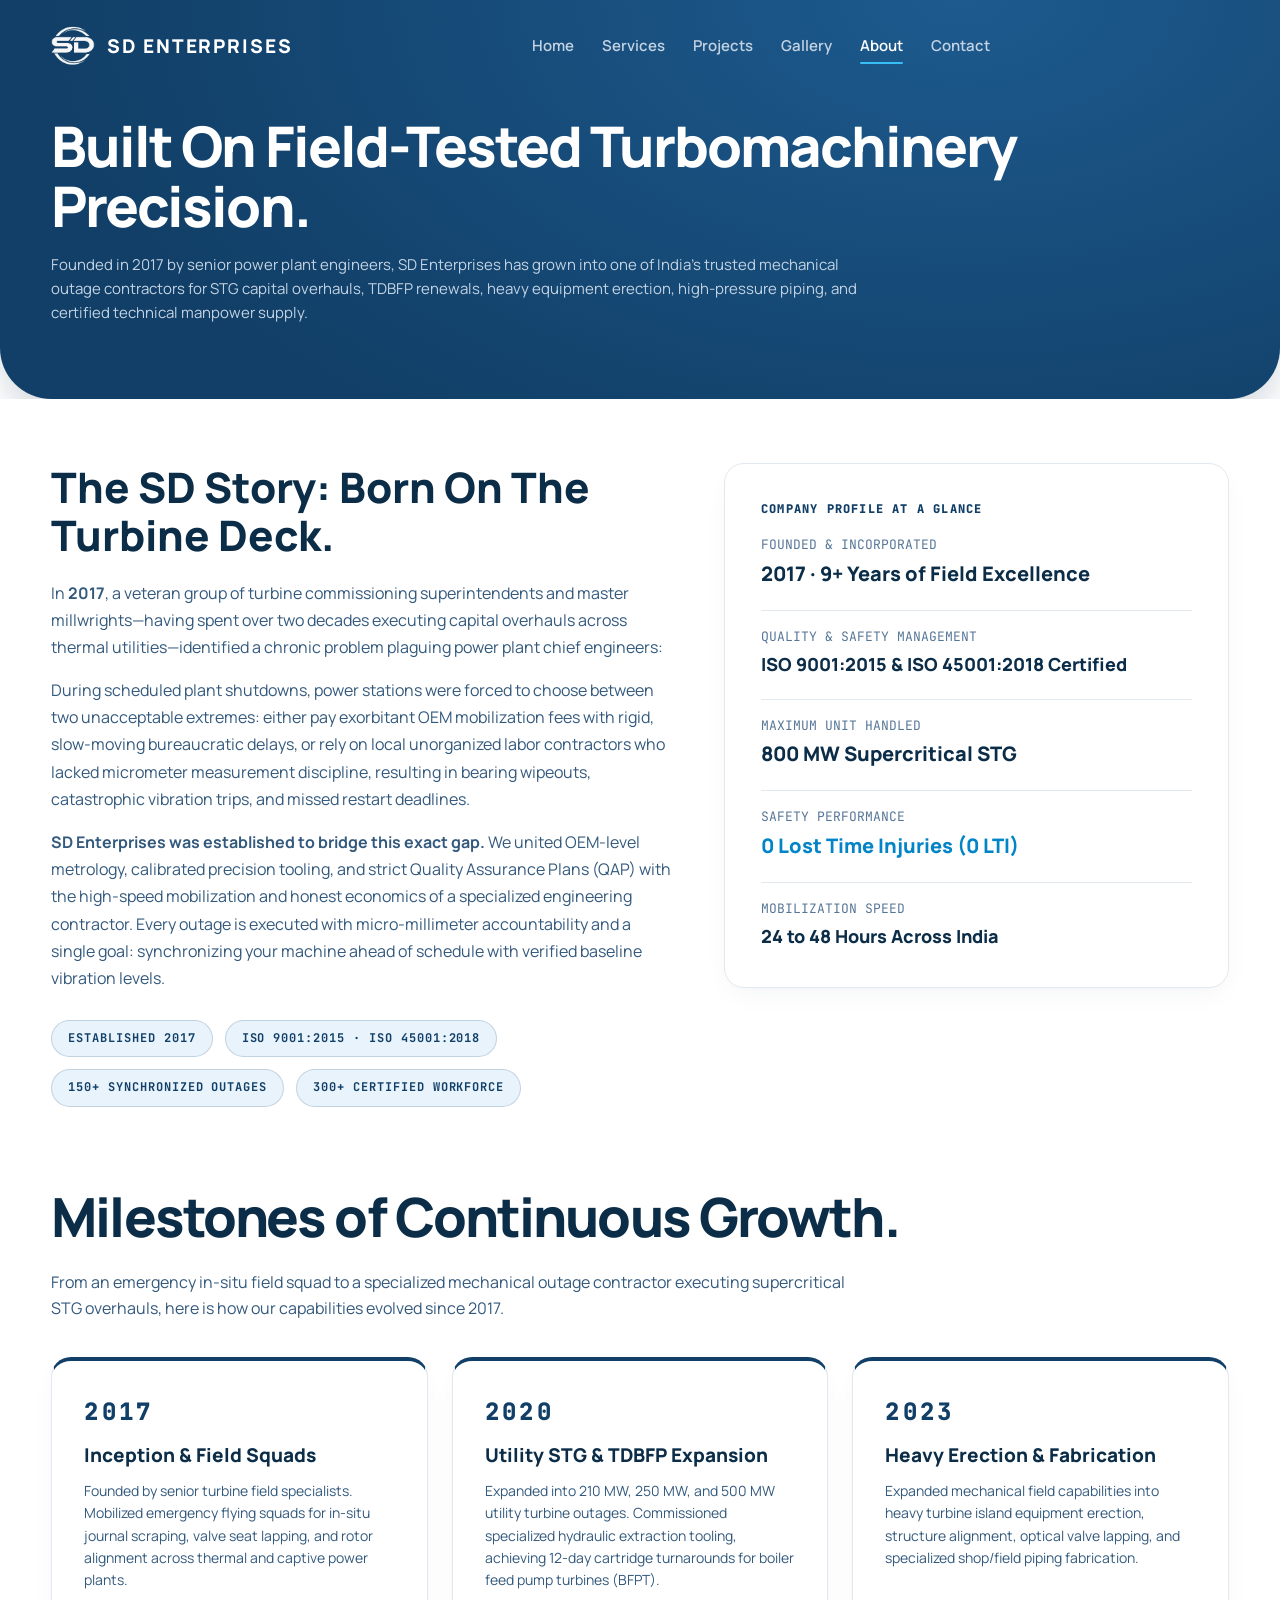
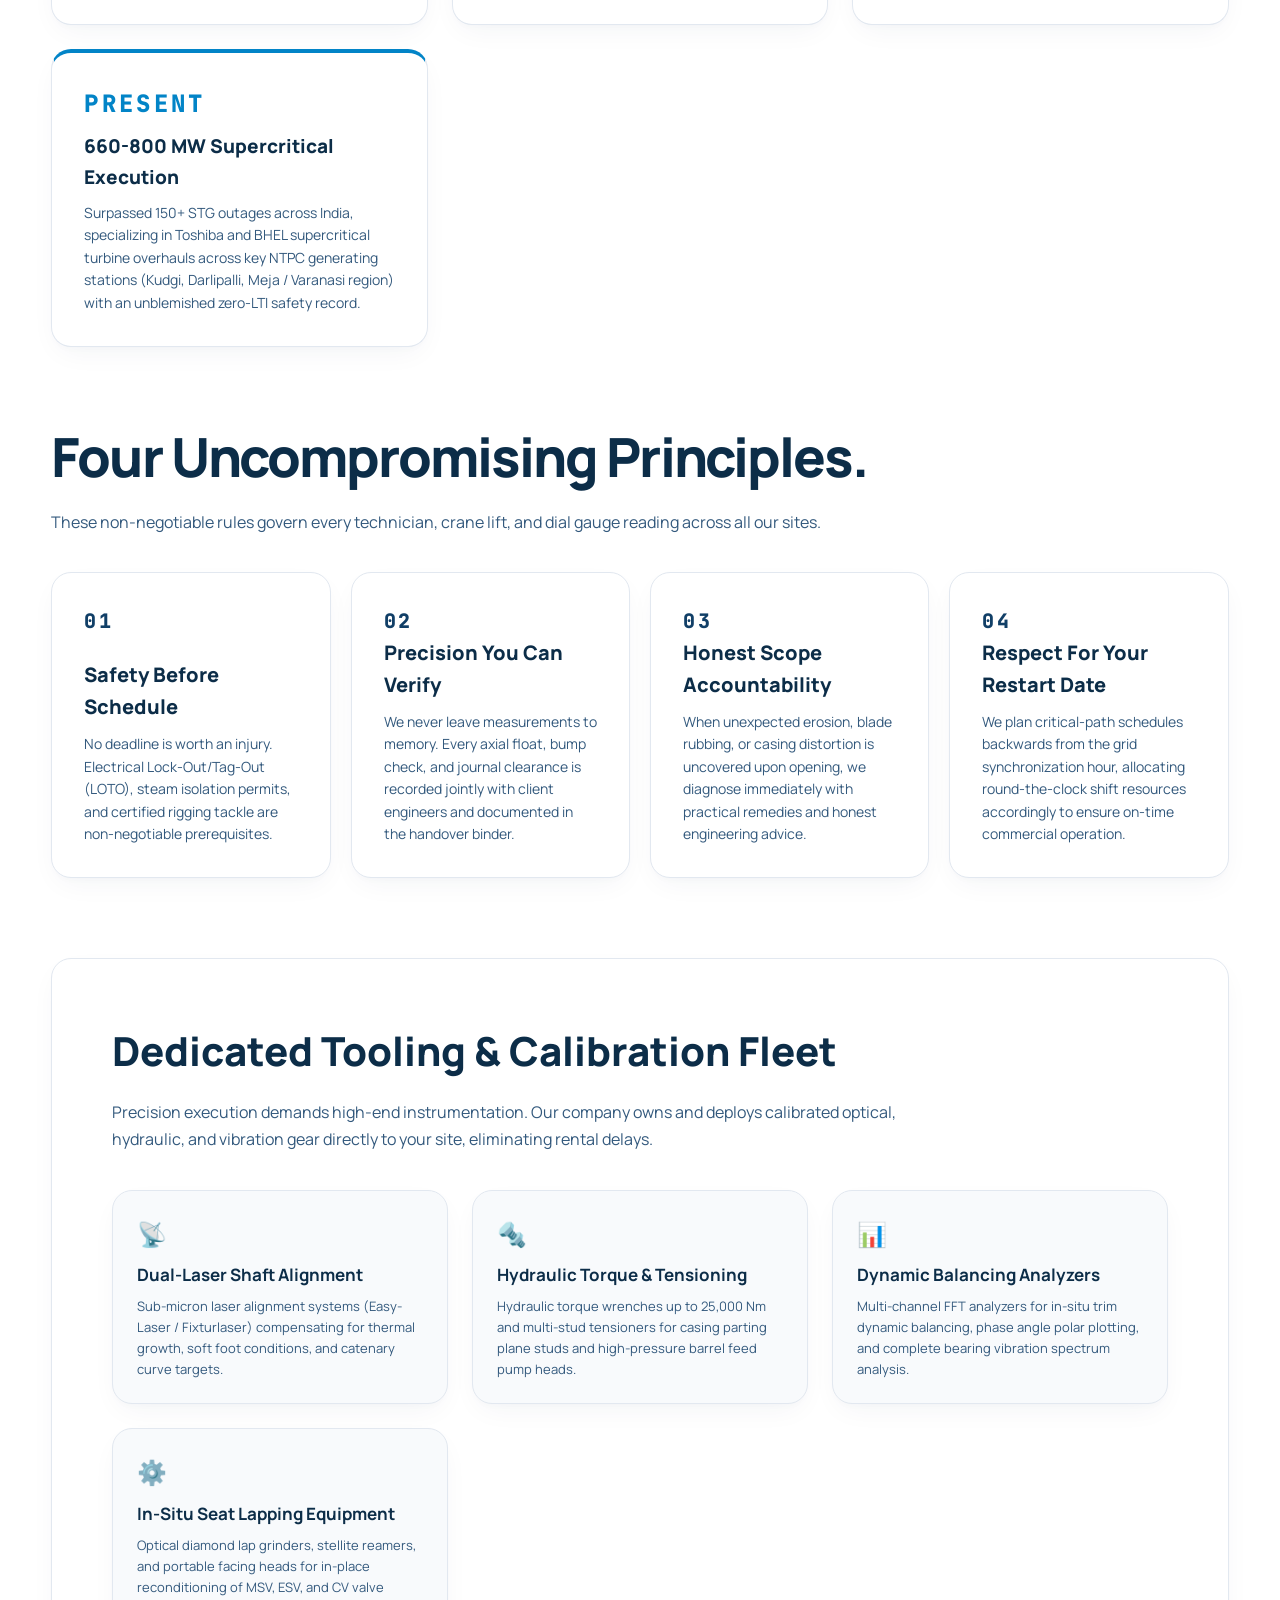
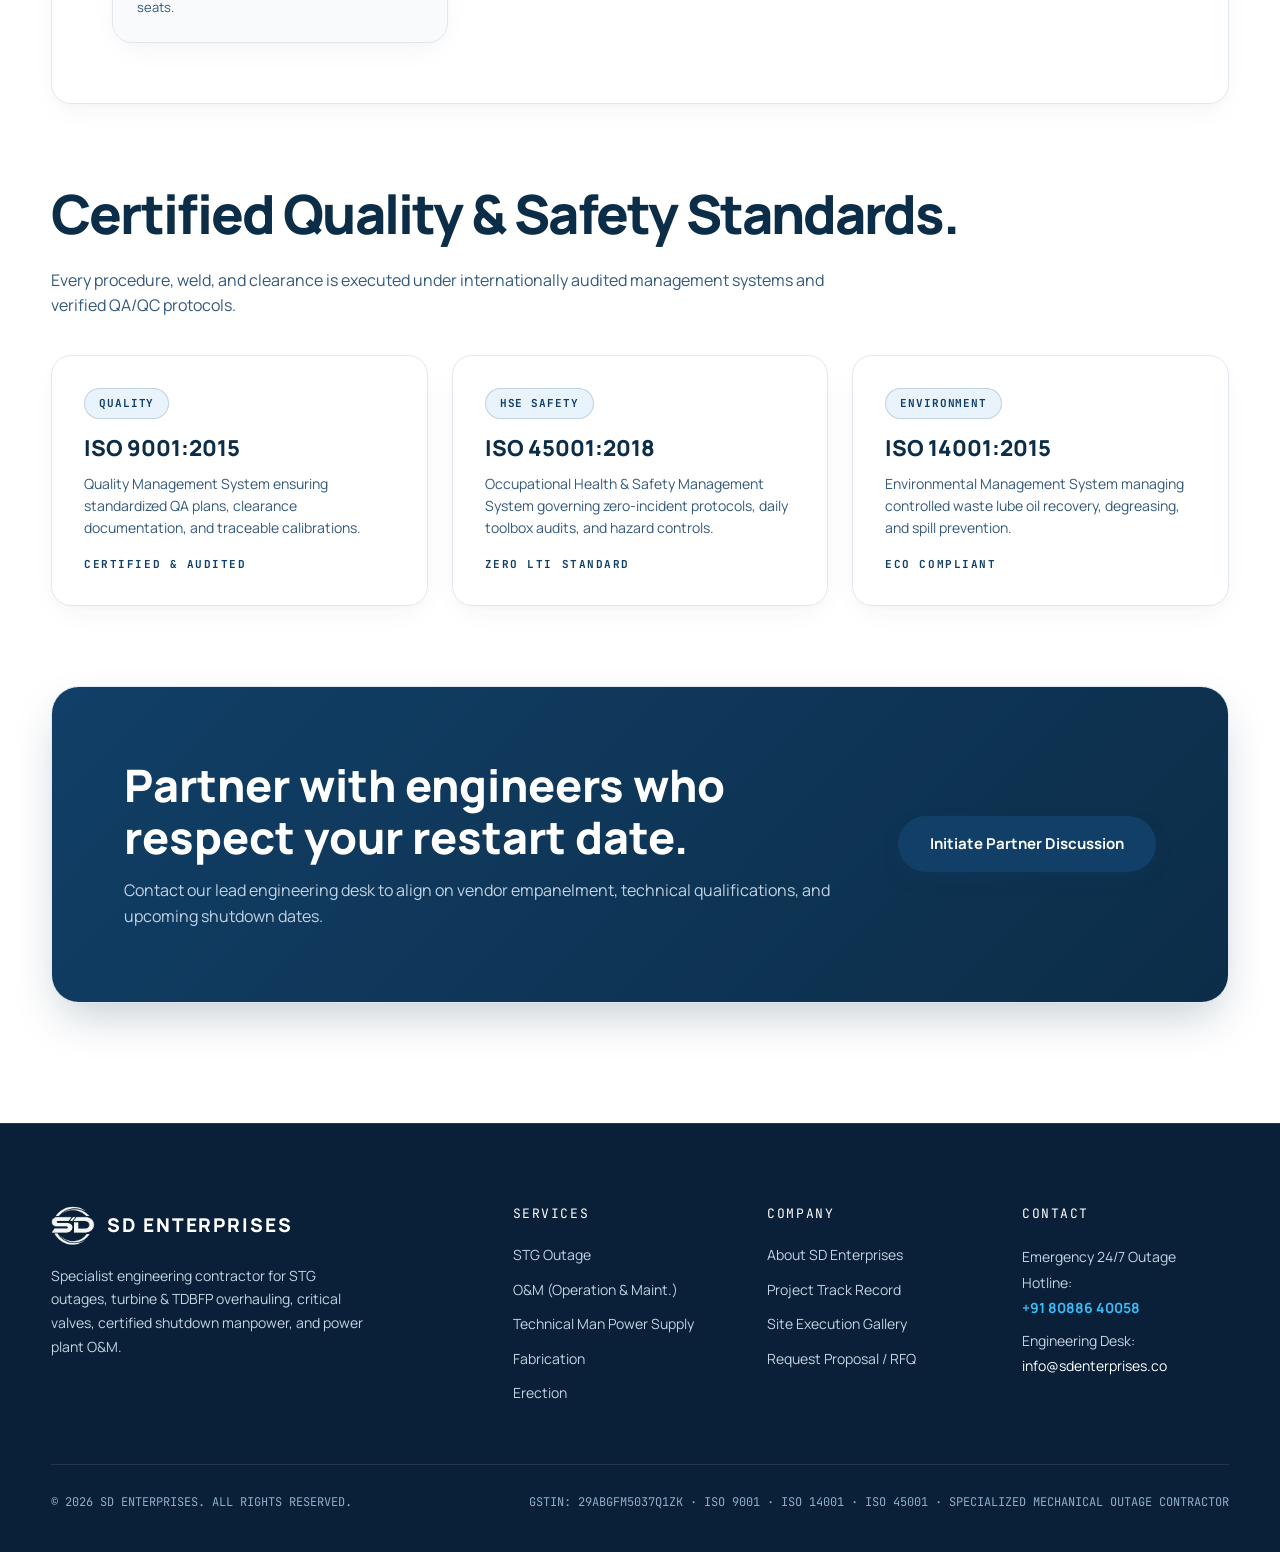
==== commit cc30552e: "Second Commit" ====
--- a/about.html
+++ b/about.html
@@ -9,7 +9,7 @@
   <link rel="preconnect" href="https://fonts.googleapis.com">
   <link rel="preconnect" href="https://fonts.gstatic.com" crossorigin>
   <link rel="stylesheet" href="https://fonts.googleapis.com/css2?family=Manrope:wght@400;500;600;700;800&family=JetBrains+Mono:wght@500;600;700&display=swap">
-  <link rel="stylesheet" href="css/styles.css">
+  <link rel="stylesheet" href="css/styles.css?v=2.4">
 </head>
 <body>
 
@@ -34,7 +34,6 @@
         </nav>
 
         <div class="nav-cta">
-          <a href="contact.html" class="btn btn-outline btn-sm">Plan Outage / RFP</a>
           <button class="menu-toggle" aria-label="Toggle Mobile Navigation" aria-expanded="false">
             <svg width="24" height="24" viewBox="0 0 24 24" fill="none" stroke="currentColor" stroke-width="2">
               <line x1="3" y1="12" x2="21" y2="12"></line>
@@ -328,12 +327,11 @@
         <div>
           <div class="footer-col-title">SERVICES</div>
           <ul class="footer-links">
-            <li><a href="services.html#stg">STG Outage Overhauling</a></li>
-            <li><a href="services.html#tdbfp">TDBFP &amp; BFPT Overhaul</a></li>
-            <li><a href="services.html#erection">Equipment &amp; TG Erection</a></li>
-            <li><a href="services.html#fabrication">Piping &amp; Steel Fabrication</a></li>
-            <li><a href="services.html#valves">Critical Valve Reconditioning</a></li>
-            <li><a href="services.html#manpower">Technical Manpower Supply</a></li>
+            <li><a href="services.html#stg">STG Outage</a></li>
+            <li><a href="services.html#om">O&amp;M (Operation &amp; Maint.)</a></li>
+            <li><a href="services.html#manpower">Technical Man Power Supply</a></li>
+            <li><a href="services.html#fabrication">Fabrication</a></li>
+            <li><a href="services.html#erection">Erection</a></li>
           </ul>
         </div>
 
@@ -351,21 +349,23 @@
           <div class="footer-col-title">CONTACT</div>
           <div style="font-size: 14px; color: var(--text-hero-muted); line-height: 1.8;">
             <div>Emergency 24/7 Outage Hotline:</div>
-            <a href="tel:+919876543210" style="color: var(--accent-blue-bright); font-weight: 700;">+91 98765 43210</a>
+            <a href="tel:+918088640058" style="color: var(--accent-blue-bright); font-weight: 700;">+91 80886 40058</a>
             <div style="margin-top: 8px;">Engineering Desk:</div>
-            <a href="mailto:outages@sdenterprises.in" style="color: #ffffff;">outages@sdenterprises.in</a>
+            <a href="mailto:info@sdenterprises.co" style="color: #ffffff;">info@sdenterprises.co</a>
           </div>
         </div>
       </div>
 
       <div class="footer-bottom">
         <div>&copy; 2026 SD ENTERPRISES. ALL RIGHTS RESERVED.</div>
-        <div>ISO 9001:2015 &middot; ISO 45001:2018 &middot; SPECIALIZED MECHANICAL OUTAGE CONTRACTOR</div>
+        <div>GSTIN: 29ABGFM5037Q1ZK &middot; ISO 9001 &middot; ISO 14001 &middot; ISO 45001 &middot; SPECIALIZED MECHANICAL OUTAGE CONTRACTOR</div>
       </div>
     </div>
   </footer>
 
-  <script src="js/site-data.js"></script>
-  <script src="js/main.js"></script>
+  <script src="js/site-data.js?v=2.4"></script>
+  <script src="js/main.js?v=2.4"></script>
 </body>
 </html>
+
+
--- a/css/styles.css
+++ b/css/styles.css
@@ -329,25 +329,215 @@
 }
 
 .hero-content {
-  flex: 1 1 520px;
+  flex: 1 1 540px;
   min-width: 0;
-}
-
+  position: relative;
+  z-index: 2;
+}
+
+/* Cyber-Engineering Eyebrow Badge */
+.hero-eyebrow {
+  display: inline-flex;
+  align-items: center;
+  gap: 10px;
+  padding: 6px 14px;
+  background: rgba(14, 42, 71, 0.7);
+  border: 1px solid rgba(56, 189, 248, 0.3);
+  border-radius: 999px;
+  margin-bottom: 16px;
+  backdrop-filter: blur(8px);
+}
+
+.hero-live-badge {
+  display: inline-flex;
+  align-items: center;
+  gap: 7px;
+  font-family: var(--font-mono);
+  font-size: 11px;
+  font-weight: 700;
+  letter-spacing: 0.08em;
+  color: #38bdf8;
+}
+
+.badge-pulse-dot {
+  width: 7px;
+  height: 7px;
+  background: #38bdf8;
+  border-radius: 50%;
+  box-shadow: 0 0 10px #38bdf8;
+  animation: pulseGlow 1.8s infinite;
+}
+
+@keyframes pulseGlow {
+  0%, 100% { opacity: 1; transform: scale(1); }
+  50% { opacity: 0.35; transform: scale(0.85); }
+}
+
+.hero-eyebrow-sep {
+  color: rgba(255, 255, 255, 0.25);
+  font-size: 11px;
+}
+
+.hero-eyebrow-text {
+  font-size: 11px;
+  font-weight: 600;
+  color: var(--text-hero-muted);
+  letter-spacing: 0.06em;
+}
+
+/* Kinetic Animated Hero Title */
 .hero-title {
   color: #ffffff;
-  font-size: clamp(38px, 5.2vw, 76px);
-  line-height: 1.04;
+  font-size: clamp(34px, 4.2vw, 62px);
+  line-height: 1.08;
   font-weight: 800;
-  letter-spacing: -0.04em;
-  margin-bottom: 20px;
+  letter-spacing: -0.035em;
+  margin-bottom: 16px;
+}
+
+.hero-rotator-wrapper {
+  display: inline-block;
+  position: relative;
+  min-height: 1.15em;
+  vertical-align: bottom;
+}
+
+.hero-highlight-word {
+  display: inline-block;
+  background: linear-gradient(135deg, #38bdf8 0%, #67e8f9 45%, #60a5fa 90%);
+  -webkit-background-clip: text;
+  -webkit-text-fill-color: transparent;
+  filter: drop-shadow(0 0 25px rgba(56, 189, 248, 0.35));
+  transition: opacity 0.25s ease, transform 0.25s cubic-bezier(0.16, 1, 0.3, 1);
+  white-space: normal;
+}
+
+.hero-highlight-word.switching {
+  opacity: 0;
+  transform: translateY(10px);
 }
 
 .hero-desc {
-  font-size: clamp(16px, 1.2vw, 19px);
-  line-height: 1.65;
+  font-size: clamp(15px, 1.15vw, 17.5px);
+  line-height: 1.6;
   color: var(--text-hero-muted);
-  max-width: 580px;
-  margin-bottom: 32px;
+  max-width: 600px;
+  margin-bottom: 22px;
+}
+
+/* Interactive Hero Services Showcase Grid */
+.hero-services-grid {
+  display: grid;
+  grid-template-columns: repeat(2, minmax(0, 1fr));
+  gap: 10px;
+  margin-bottom: 26px;
+  max-width: 620px;
+}
+
+@media (max-width: 580px) {
+  .hero-services-grid {
+    grid-template-columns: 1fr;
+  }
+}
+
+.hero-svc-chip {
+  display: flex;
+  align-items: center;
+  gap: 12px;
+  padding: 9px 13px;
+  background: rgba(10, 30, 52, 0.75);
+  border: 1px solid rgba(56, 189, 248, 0.2);
+  border-radius: 12px;
+  color: #ffffff;
+  text-decoration: none;
+  transition: all 0.25s cubic-bezier(0.16, 1, 0.3, 1);
+  backdrop-filter: blur(10px);
+  position: relative;
+  overflow: hidden;
+  cursor: pointer;
+}
+
+.hero-svc-chip::before {
+  content: "";
+  position: absolute;
+  inset: 0;
+  background: linear-gradient(90deg, rgba(56, 189, 248, 0.14), transparent);
+  opacity: 0;
+  transition: opacity 0.25s ease;
+  pointer-events: none;
+}
+
+.hero-svc-chip:hover {
+  border-color: #38bdf8;
+  background: rgba(14, 46, 78, 0.92);
+  transform: translateY(-2px);
+  box-shadow: 0 8px 24px -6px rgba(56, 189, 248, 0.3);
+}
+
+.hero-svc-chip:hover::before,
+.hero-svc-chip.active::before {
+  opacity: 1;
+}
+
+.hero-svc-chip.active {
+  border-color: rgba(56, 189, 248, 0.7);
+  background: rgba(14, 48, 80, 0.88);
+  box-shadow: inset 0 0 16px rgba(56, 189, 248, 0.15);
+}
+
+.svc-chip-icon {
+  width: 34px;
+  height: 34px;
+  border-radius: 8px;
+  background: rgba(56, 189, 248, 0.12);
+  border: 1px solid rgba(56, 189, 248, 0.28);
+  display: flex;
+  align-items: center;
+  justify-content: center;
+  color: #38bdf8;
+  flex-shrink: 0;
+  transition: transform 0.25s ease, background 0.25s ease, color 0.25s ease;
+}
+
+.hero-svc-chip:hover .svc-chip-icon,
+.hero-svc-chip.active .svc-chip-icon {
+  transform: scale(1.08);
+  background: rgba(56, 189, 248, 0.25);
+  color: #ffffff;
+  border-color: #38bdf8;
+}
+
+.svc-chip-meta {
+  display: flex;
+  flex-direction: column;
+  min-width: 0;
+}
+
+.svc-chip-title {
+  font-size: 13.5px;
+  font-weight: 700;
+  color: #ffffff;
+  line-height: 1.25;
+  white-space: nowrap;
+  overflow: hidden;
+  text-overflow: ellipsis;
+}
+
+.svc-chip-tag {
+  font-family: var(--font-mono);
+  font-size: 10px;
+  color: #94a3b8;
+  letter-spacing: 0.02em;
+  margin-top: 2px;
+  white-space: nowrap;
+  overflow: hidden;
+  text-overflow: ellipsis;
+  transition: color 0.2s ease;
+}
+
+.hero-svc-chip:hover .svc-chip-tag,
+.hero-svc-chip.active .svc-chip-tag {
+  color: #67e8f9;
 }
 
 .hero-actions {
@@ -355,7 +545,7 @@
   flex-wrap: wrap;
   align-items: center;
   gap: 16px;
-  margin-bottom: 28px;
+  margin-bottom: 24px;
 }
 
 .hero-trust-badges {
@@ -364,7 +554,7 @@
   gap: 16px;
   align-items: center;
   color: var(--text-hero-dim);
-  font-size: 13px;
+  font-size: 12.5px;
 }
 
 .hero-visual {
@@ -1085,6 +1275,138 @@
   color: var(--accent-blue);
 }
 
+/* ===================================================================
+   SERVICES PAGE - DEDICATED BLUE CARDS & ENGINEERING THEME
+   =================================================================== */
+.service-detail-section {
+  background: radial-gradient(1100px 600px at 85% 15%, #184e7a 0%, transparent 60%),
+              radial-gradient(900px 550px at 15% 85%, #071e33 0%, transparent 70%),
+              #0c2d48 !important;
+  border: 1px solid rgba(56, 189, 248, 0.25) !important;
+  border-radius: 24px !important;
+  padding: clamp(32px, 5vw, 56px) !important;
+  margin-bottom: 48px !important;
+  box-shadow: 0 20px 50px -12px rgba(2, 12, 24, 0.35) !important;
+  color: #ffffff !important;
+  position: relative !important;
+  overflow: hidden !important;
+}
+
+.service-detail-section::before {
+  content: '';
+  position: absolute;
+  top: 0;
+  left: 0;
+  right: 0;
+  height: 3px;
+  background: linear-gradient(90deg, transparent, #38bdf8, transparent);
+}
+
+.service-detail-section h2 {
+  color: #ffffff !important;
+  font-size: clamp(26px, 3.2vw, 38px);
+  font-weight: 800;
+  margin-top: 0;
+}
+
+.service-lead-text {
+  color: #c3d3e3 !important;
+  font-size: 16.5px;
+  line-height: 1.7;
+  max-width: 920px;
+  margin-bottom: 32px;
+}
+
+.service-specs-grid {
+  display: grid;
+  grid-template-columns: repeat(auto-fit, minmax(280px, 1fr));
+  gap: 24px;
+  margin-bottom: 32px;
+}
+
+.service-spec-card {
+  background: rgba(10, 30, 52, 0.65) !important;
+  backdrop-filter: blur(12px);
+  -webkit-backdrop-filter: blur(12px);
+  border: 1px solid rgba(56, 189, 248, 0.22) !important;
+  border-radius: 16px !important;
+  padding: 24px !important;
+  transition: all 0.3s cubic-bezier(0.16, 1, 0.3, 1) !important;
+}
+
+.service-spec-card:hover {
+  border-color: #38bdf8 !important;
+  transform: translateY(-4px);
+  box-shadow: 0 12px 28px -6px rgba(0, 0, 0, 0.5), 0 0 16px rgba(56, 189, 248, 0.2);
+}
+
+.service-spec-card h3 {
+  font-size: 18px;
+  font-weight: 700;
+  color: #38bdf8 !important;
+  margin-bottom: 12px;
+}
+
+.service-spec-card .checklist li {
+  color: #e2e8f0 !important;
+  font-size: 14px;
+}
+
+.service-spec-card .checklist li::before {
+  color: #38bdf8 !important;
+}
+
+.service-footer-strip {
+  display: flex;
+  flex-wrap: wrap;
+  justify-content: space-between;
+  align-items: center;
+  gap: 20px;
+  border-top: 1px solid rgba(255, 255, 255, 0.12);
+  padding-top: 24px;
+}
+
+.service-makes-label {
+  font-family: var(--font-mono);
+  color: #93c5fd;
+  font-size: 12px;
+  line-height: 1.5;
+}
+
+/* Service Table in Blue Section */
+.service-table-dark {
+  width: 100%;
+  border-collapse: collapse;
+  font-size: 14px;
+  text-align: left;
+}
+
+.service-table-dark thead tr {
+  border-bottom: 2px solid #38bdf8;
+  background: rgba(10, 30, 52, 0.7);
+  color: #38bdf8;
+}
+
+.service-table-dark th {
+  padding: 14px;
+  font-family: var(--font-mono);
+  font-weight: 700;
+}
+
+.service-table-dark td {
+  padding: 14px;
+  border-bottom: 1px solid rgba(255, 255, 255, 0.08);
+}
+
+.service-table-dark td:first-child {
+  font-weight: 700;
+  color: #ffffff;
+}
+
+.service-table-dark td {
+  color: #c3d3e3;
+}
+
 /* Process & Methodology in White Zone */
 .process-step {
   display: flex;
@@ -1158,6 +1480,20 @@
   display: flex;
   flex-direction: column;
   justify-content: space-between;
+  background: radial-gradient(800px 500px at 85% 15%, #184e7a 0%, transparent 65%) fixed,
+              radial-gradient(600px 400px at 15% 85%, #082138 0%, transparent 75%) fixed,
+              #0c2d48 !important;
+  border: 1px solid rgba(56, 189, 248, 0.28) !important;
+  border-radius: 18px !important;
+  box-shadow: 0 16px 36px -8px rgba(2, 12, 24, 0.45) !important;
+  color: #ffffff !important;
+  transition: all 0.35s ease;
+}
+
+.project-card:hover {
+  border-color: #38bdf8 !important;
+  transform: translateY(-6px);
+  box-shadow: 0 20px 45px -8px rgba(2, 12, 24, 0.6), 0 0 24px rgba(56, 189, 248, 0.22) !important;
 }
 
 .project-meta-strip {
@@ -1167,16 +1503,29 @@
   margin-bottom: 16px;
 }
 
+.project-meta-strip .badge {
+  background: rgba(56, 189, 248, 0.16) !important;
+  color: #38bdf8 !important;
+  border: 1px solid rgba(56, 189, 248, 0.4) !important;
+  font-weight: 700;
+}
+
 .project-title {
-  color: var(--text-blue-head);
+  color: #ffffff !important;
   font-size: 22px;
   font-weight: 800;
   line-height: 1.3;
   margin-bottom: 12px;
 }
 
+.project-card .project-location-meta {
+  color: #93c5fd !important;
+  font-size: 12.5px;
+  margin-bottom: 12px;
+}
+
 .project-summary {
-  color: var(--text-blue-sub);
+  color: #cbd5e1 !important;
   font-size: 15px;
   line-height: 1.6;
   margin-bottom: 20px;
@@ -1185,11 +1534,20 @@
 .project-highlight {
   padding: 14px 18px;
   border-radius: 12px;
-  background: var(--accent-blue-tint);
-  border-left: 3px solid var(--hero-blue);
+  background: rgba(56, 189, 248, 0.1) !important;
+  border-left: 3px solid #38bdf8 !important;
+  border-top: 1px solid rgba(56, 189, 248, 0.18) !important;
+  border-right: 1px solid rgba(56, 189, 248, 0.18) !important;
+  border-bottom: 1px solid rgba(56, 189, 248, 0.18) !important;
   font-size: 13px;
-  color: var(--hero-blue);
+  color: #e0f2fe !important;
   line-height: 1.5;
+}
+
+.project-highlight strong {
+  color: #38bdf8 !important;
+  font-family: var(--font-mono);
+  font-weight: 700;
 }
 
 /* ===================================================================
@@ -1353,14 +1711,23 @@
   margin-bottom: 20px;
 }
 
+.blue-project-highlight,
 .blue-project-milestone {
-  padding: 12px 14px;
+  padding: 12px 16px;
   border-radius: 10px;
-  background: rgba(16, 185, 129, 0.12);
-  border: 1px solid rgba(16, 185, 129, 0.3);
+  background: rgba(56, 189, 248, 0.08);
+  border: 1px solid rgba(56, 189, 248, 0.22);
   font-size: 13px;
-  color: #a7f3d0;
+  color: #e0f2fe;
   line-height: 1.5;
+}
+
+.blue-project-highlight strong,
+.blue-project-milestone strong {
+  color: #38bdf8;
+  font-family: var(--font-mono);
+  font-weight: 700;
+  letter-spacing: 0.03em;
 }
 
 .blue-projects-footer-strip {
@@ -1486,29 +1853,46 @@
 }
 
 /* Gallery in White Zone */
+/* Gallery in White Zone - High-End Bento / Responsive Layout */
 .gallery-grid {
   display: grid;
-  grid-template-columns: repeat(4, 1fr);
-  grid-auto-rows: 240px;
-  gap: 20px;
+  grid-template-columns: repeat(auto-fit, minmax(320px, 1fr));
+  gap: 24px;
   margin-top: 36px;
 }
 
+@media (min-width: 1024px) {
+  .gallery-grid {
+    grid-template-columns: repeat(3, 1fr);
+  }
+}
+
 .gallery-grid .span-2 {
-  grid-column: span 2;
-}
-
-.gallery-grid .span-h2 {
-  grid-row: span 2;
+  grid-column: span 1;
+}
+
+@media (min-width: 900px) {
+  .gallery-grid .span-2 {
+    grid-column: span 2;
+  }
 }
 
 .gallery-item {
   position: relative;
   overflow: hidden;
   border-radius: 18px;
-  border: 1px solid var(--border-light);
+  border: 1px solid rgba(17, 63, 103, 0.14);
   cursor: pointer;
   background: #092038;
+  height: 290px;
+  transition: all 0.35s cubic-bezier(0.2, 0.8, 0.2, 1);
+  box-shadow: 0 4px 16px rgba(11, 46, 77, 0.08);
+}
+
+.gallery-item:hover {
+  transform: translateY(-6px);
+  border-color: #38bdf8;
+  box-shadow: 0 20px 40px -10px rgba(11, 46, 77, 0.24), 0 0 0 1px rgba(56, 189, 248, 0.4);
 }
 
 .gallery-img-wrap {
@@ -1521,73 +1905,262 @@
   width: 100%;
   height: 100%;
   object-fit: cover;
-  transition: transform 0.5s ease;
+  transition: transform 0.6s cubic-bezier(0.2, 0.8, 0.2, 1);
 }
 
 .gallery-item:hover .gallery-img-wrap img {
-  transform: scale(1.05);
+  transform: scale(1.06);
+}
+
+.gallery-zoom-badge {
+  position: absolute;
+  top: 16px;
+  right: 16px;
+  background: rgba(10, 30, 52, 0.78);
+  backdrop-filter: blur(8px);
+  -webkit-backdrop-filter: blur(8px);
+  border: 1px solid rgba(56, 189, 248, 0.4);
+  color: #38bdf8;
+  font-family: var(--font-mono);
+  font-size: 11px;
+  font-weight: 700;
+  padding: 5px 10px;
+  border-radius: 999px;
+  opacity: 0;
+  transform: translateY(-4px);
+  transition: all 0.25s ease;
+  z-index: 4;
+  display: flex;
+  align-items: center;
+  gap: 6px;
+}
+
+.gallery-item:hover .gallery-zoom-badge {
+  opacity: 1;
+  transform: translateY(0);
 }
 
 .gallery-overlay {
   position: absolute;
   inset: 0;
-  background: linear-gradient(0deg, rgba(8, 26, 45, 0.95) 0%, rgba(8, 26, 45, 0.2) 60%, transparent 100%);
+  background: linear-gradient(0deg, rgba(8, 26, 45, 0.94) 0%, rgba(8, 26, 45, 0.5) 45%, rgba(8, 26, 45, 0.1) 100%);
   display: flex;
   flex-direction: column;
   justify-content: flex-end;
   padding: 24px;
-  opacity: 0.92;
+  opacity: 0.95;
   transition: opacity 0.3s ease;
+  z-index: 2;
 }
 
 .gallery-item:hover .gallery-overlay {
   opacity: 1;
 }
 
+.gallery-item-title {
+  font-size: 19px;
+  font-weight: 800;
+  color: #ffffff;
+  margin: 8px 0 4px;
+  line-height: 1.3;
+}
+
 .gallery-caption {
   font-size: 13px;
-  color: var(--text-hero-muted);
+  color: #c3d3e3;
   margin-top: 4px;
-  line-height: 1.4;
-}
-
-/* Lightbox Modal */
+  line-height: 1.5;
+}
+
+/* Lightbox Modal - Fullscreen Interactive Inspection */
 .lightbox-modal {
   display: none;
   position: fixed;
   inset: 0;
-  z-index: 1000;
-  background: rgba(6, 20, 35, 0.95);
-  backdrop-filter: blur(16px);
-  padding: 40px clamp(20px, 4vw, 60px);
+  z-index: 2000;
+  background: rgba(4, 14, 25, 0.92);
+  backdrop-filter: blur(20px);
+  -webkit-backdrop-filter: blur(20px);
+  padding: clamp(16px, 3vw, 40px);
   align-items: center;
   justify-content: center;
+  opacity: 0;
+  transition: opacity 0.25s ease;
 }
 
 .lightbox-modal.active {
   display: flex;
-}
-
-.lightbox-content {
-  max-width: 960px;
+  opacity: 1;
+}
+
+.lightbox-dialog {
+  max-width: 1040px;
   width: 100%;
   position: relative;
-}
-
-.lightbox-content .glass {
-  background: #092038;
-  border: 1px solid rgba(255, 255, 255, 0.2);
-}
-
-.lightbox-close {
+  background: linear-gradient(145deg, #0d2843 0%, #07192b 100%);
+  border: 1px solid rgba(56, 189, 248, 0.35);
+  border-radius: 20px;
+  overflow: hidden;
+  box-shadow: 0 30px 80px -10px rgba(0, 0, 0, 0.8), 0 0 30px rgba(56, 189, 248, 0.15);
+  display: flex;
+  flex-direction: column;
+}
+
+.lightbox-topbar {
+  display: flex;
+  align-items: center;
+  justify-content: space-between;
+  padding: 16px 24px;
+  border-bottom: 1px solid rgba(255, 255, 255, 0.1);
+  background: rgba(10, 30, 52, 0.7);
+}
+
+.lightbox-tag-group {
+  display: flex;
+  align-items: center;
+  gap: 12px;
+}
+
+.lightbox-counter {
+  font-family: var(--font-mono);
+  font-size: 12px;
+  color: #94a3b8;
+  font-weight: 700;
+}
+
+.lightbox-close-btn {
+  background: rgba(255, 255, 255, 0.08);
+  border: 1px solid rgba(255, 255, 255, 0.15);
+  color: #ffffff;
+  width: 36px;
+  height: 36px;
+  border-radius: 50%;
+  display: flex;
+  align-items: center;
+  justify-content: center;
+  font-size: 20px;
+  line-height: 1;
+  cursor: pointer;
+  transition: all 0.2s ease;
+}
+
+.lightbox-close-btn:hover {
+  background: rgba(239, 68, 68, 0.8);
+  border-color: #ef4444;
+  transform: rotate(90deg);
+}
+
+.lightbox-media-container {
+  position: relative;
+  min-height: 340px;
+  max-height: 62vh;
+  background: #030a12;
+  display: flex;
+  align-items: center;
+  justify-content: center;
+  overflow: hidden;
+}
+
+.lightbox-media-container img {
+  max-width: 100%;
+  max-height: 60vh;
+  object-fit: contain;
+  display: block;
+}
+
+.lightbox-nav-btn {
   position: absolute;
-  top: -45px;
-  right: 0;
-  background: transparent;
-  border: none;
-  color: #ffffff;
-  font-size: 32px;
+  top: 50%;
+  transform: translateY(-50%);
+  width: 44px;
+  height: 44px;
+  border-radius: 50%;
+  background: rgba(10, 30, 52, 0.75);
+  border: 1px solid rgba(56, 189, 248, 0.4);
+  color: #38bdf8;
+  display: flex;
+  align-items: center;
+  justify-content: center;
+  font-size: 20px;
   cursor: pointer;
+  transition: all 0.2s ease;
+  z-index: 5;
+}
+
+.lightbox-nav-btn:hover {
+  background: #38bdf8;
+  color: #0c2d48;
+  transform: translateY(-50%) scale(1.1);
+  box-shadow: 0 0 15px rgba(56, 189, 248, 0.5);
+}
+
+.lightbox-btn-prev {
+  left: 16px;
+}
+
+.lightbox-btn-next {
+  right: 16px;
+}
+
+.lightbox-caption-box {
+  padding: 20px 24px;
+  background: rgba(10, 30, 52, 0.85);
+  border-top: 1px solid rgba(255, 255, 255, 0.08);
+}
+
+.lightbox-title {
+  color: #ffffff;
+  font-size: 20px;
+  font-weight: 800;
+  margin: 0 0 6px;
+}
+
+.lightbox-desc {
+  color: #cbd5e1;
+  font-size: 14px;
+  line-height: 1.6;
+  margin: 0;
+}
+
+/* Contact Form Alerts & Spinner */
+.form-alert-box {
+  padding: 20px 24px;
+  border-radius: 12px;
+  margin-bottom: 24px;
+  font-size: 14px;
+  line-height: 1.6;
+}
+
+.form-alert-success {
+  background: rgba(16, 185, 129, 0.1);
+  border: 1px solid rgba(16, 185, 129, 0.4);
+  color: #065f46;
+}
+
+.form-alert-success h4 {
+  color: #047857;
+  font-size: 18px;
+  font-weight: 800;
+  margin: 0 0 6px;
+}
+
+.form-alert-error {
+  background: rgba(239, 68, 68, 0.1);
+  border: 1px solid rgba(239, 68, 68, 0.4);
+  color: #991b1b;
+}
+
+.form-alert-error h4 {
+  color: #b91c1c;
+  font-size: 18px;
+  font-weight: 800;
+  margin: 0 0 6px;
+}
+
+.btn-submitting {
+  opacity: 0.75;
+  pointer-events: none;
+  cursor: wait !important;
 }
 
 /* FAQ in White Zone */
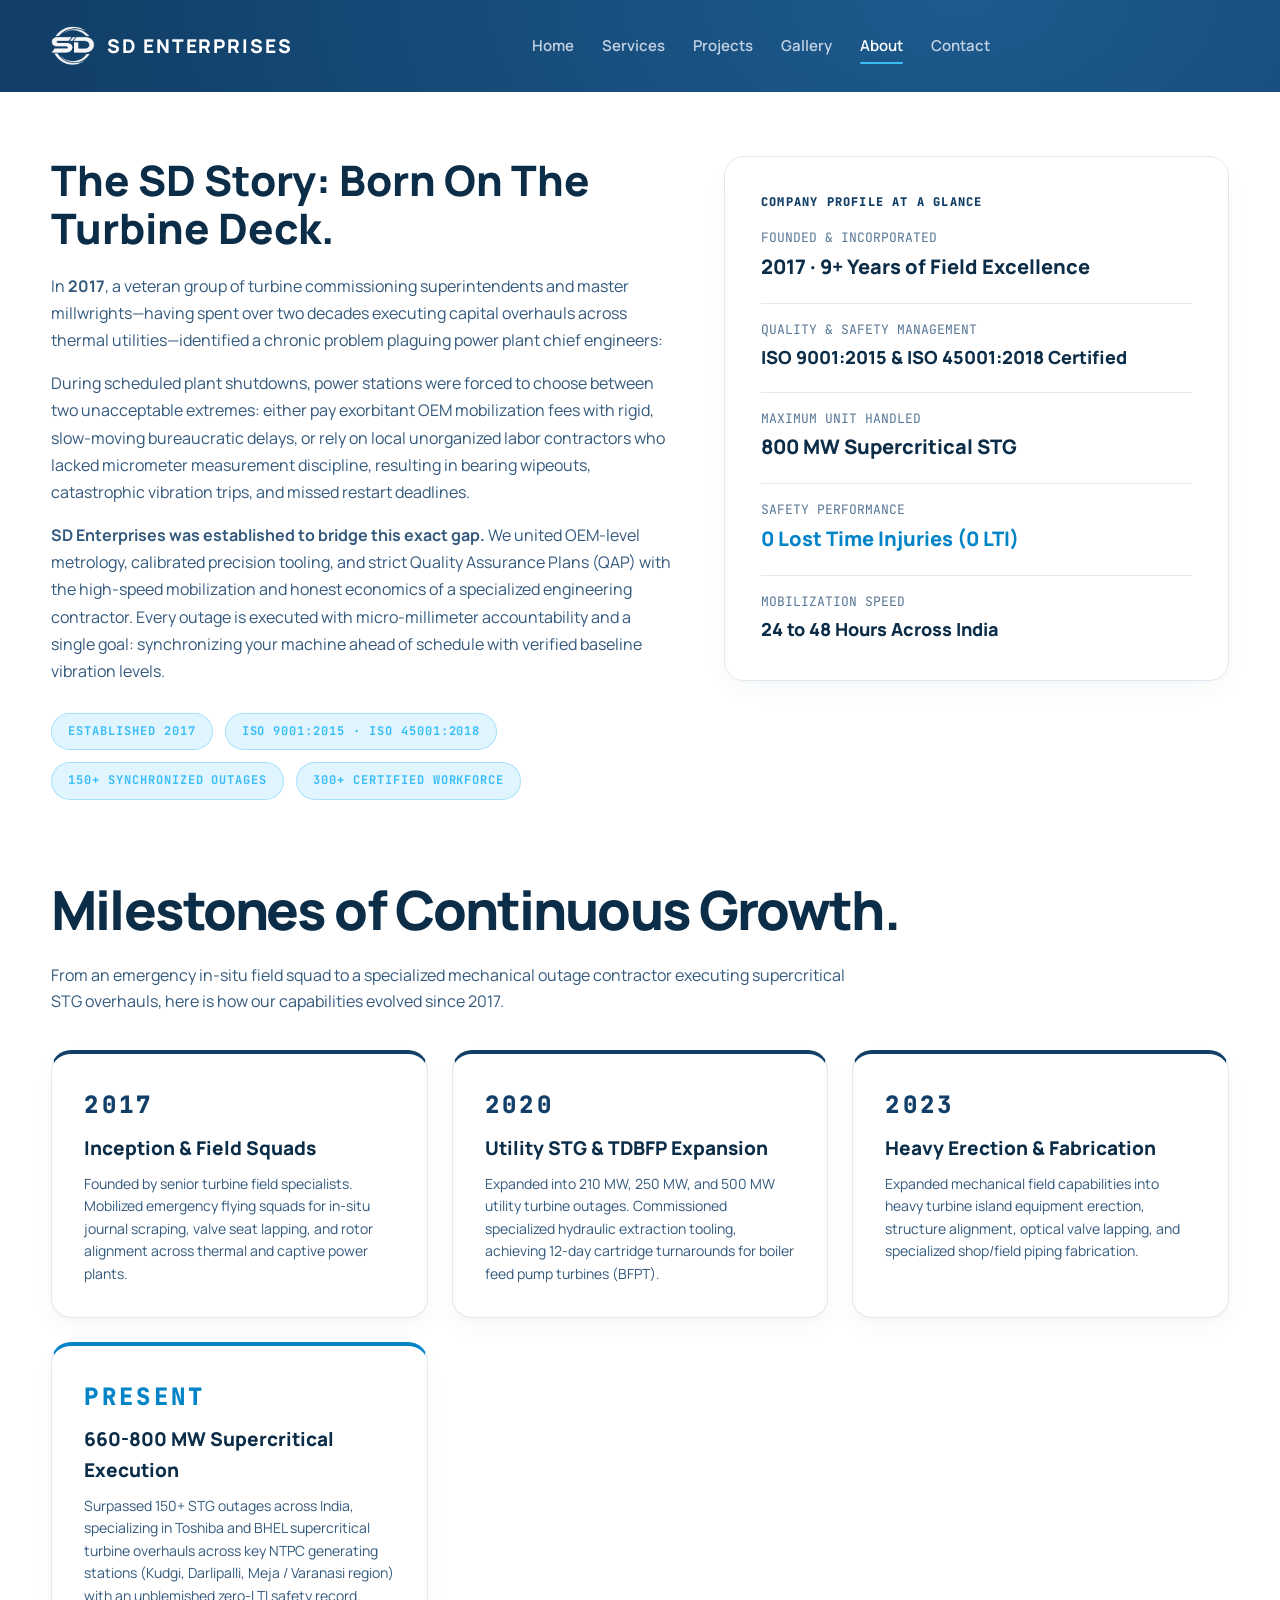
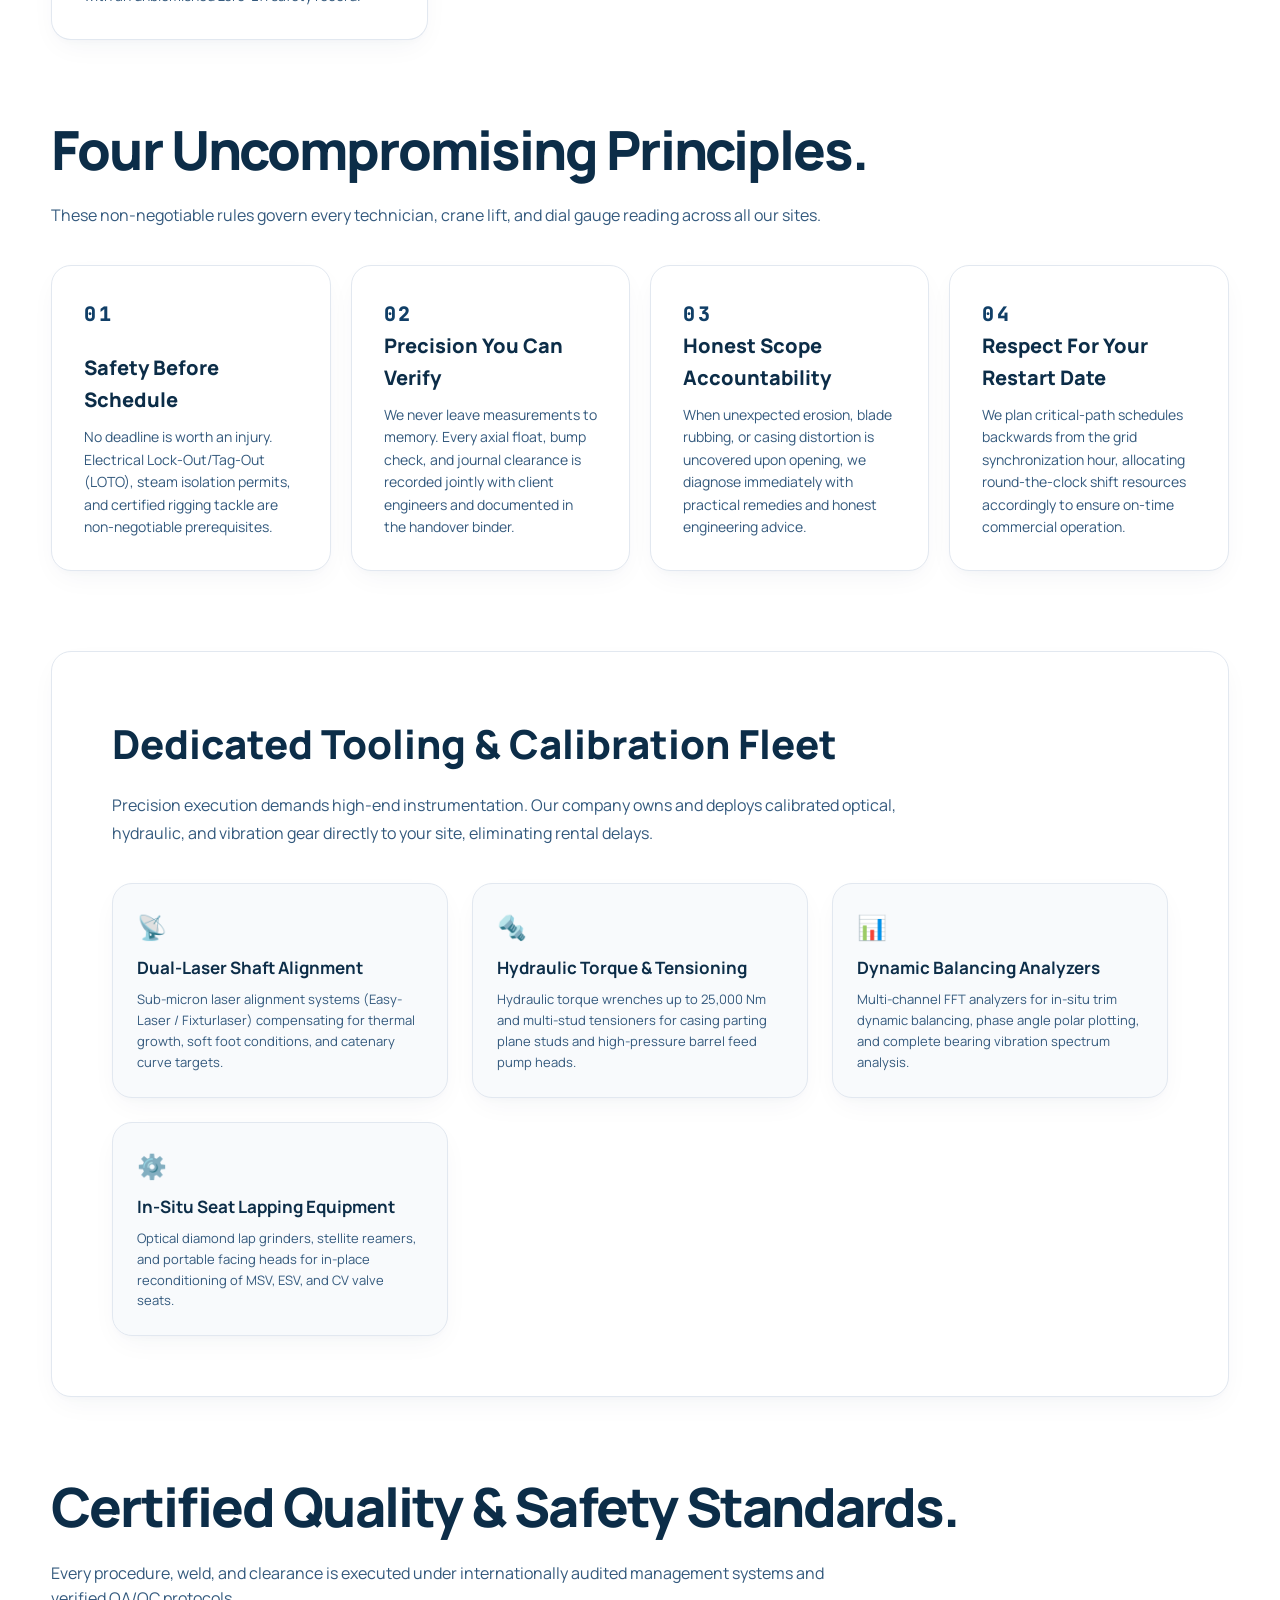
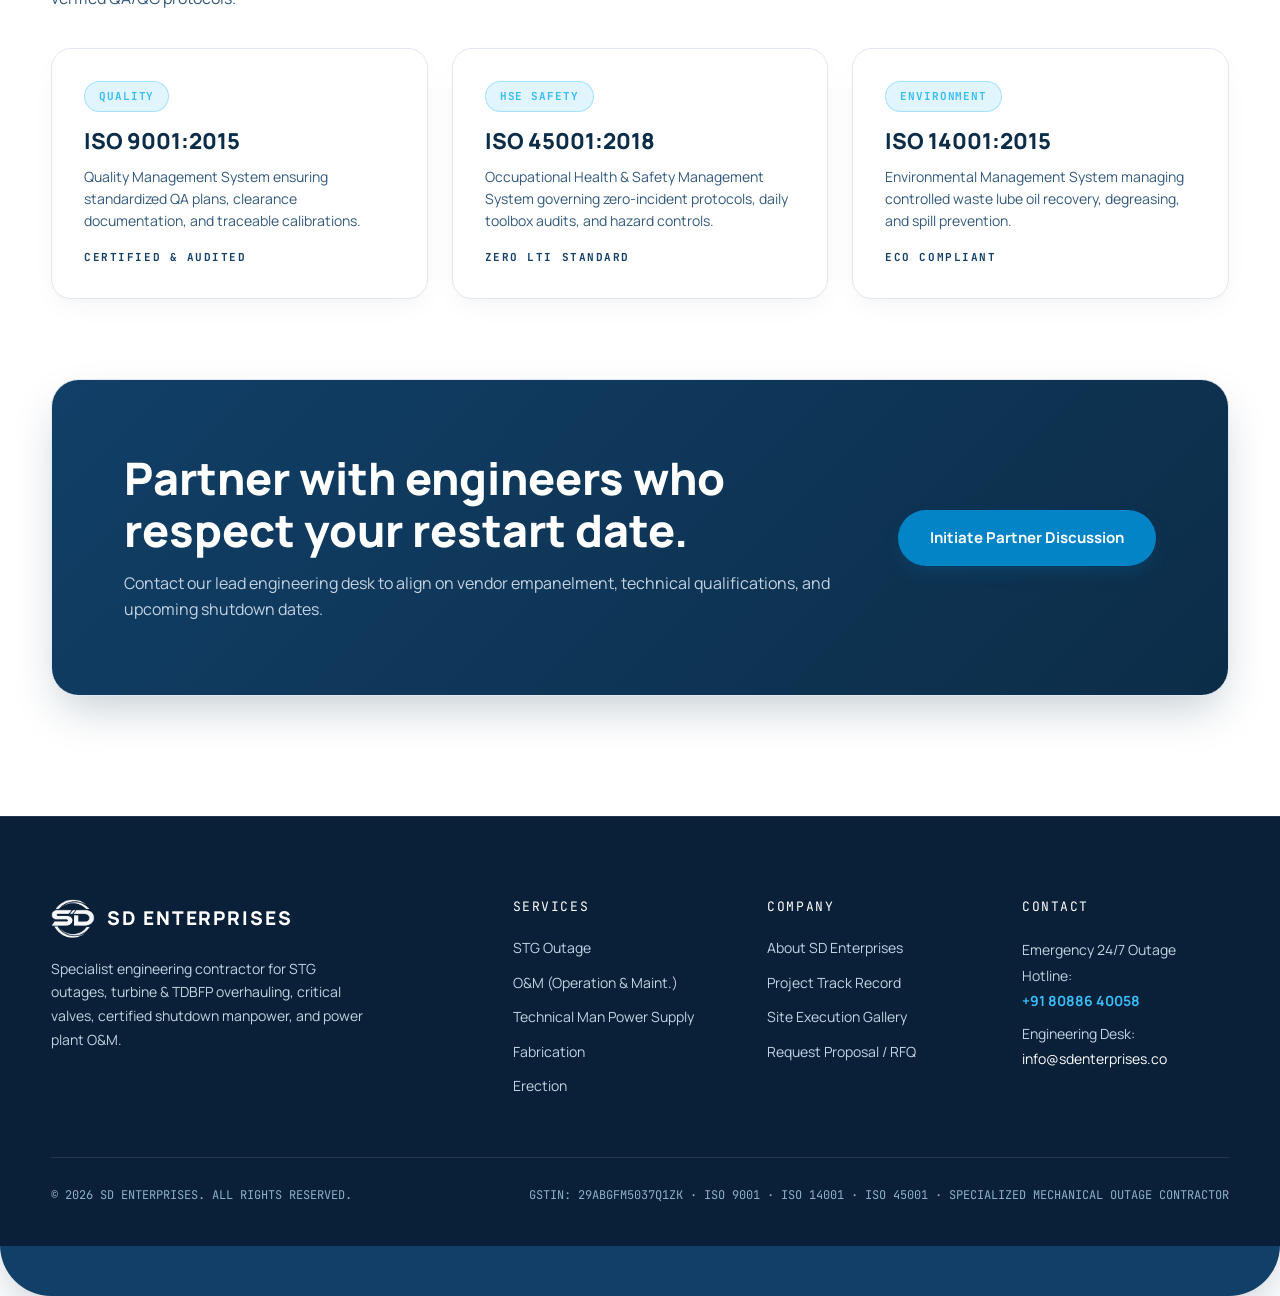
==== commit 9d711730: "Fourth Commit" ====
--- a/about.html
+++ b/about.html
@@ -47,24 +47,103 @@
 
     <!-- Mobile Drawer -->
     <div class="mobile-drawer" aria-label="Mobile Navigation Drawer">
-      <a href="index.html" class="nav-link">Home</a>
-      <a href="services.html" class="nav-link">Our Services</a>
-      <a href="projects.html" class="nav-link">Outage Projects &amp; Track Record</a>
-      <a href="gallery.html" class="nav-link">Site Life &amp; Execution Gallery</a>
-      <a href="about.html" class="nav-link active">About &amp; Certifications</a>
-      <a href="contact.html" class="nav-link">Request Proposal / RFQ</a>
+      <div class="mobile-drawer-header">
+        <div class="mobile-drawer-brand">
+          <img src="assets/icons/logo-removebg-preview-white.png" alt="SD Enterprises Logo" class="mobile-brand-img">
+          <div>
+            <div class="mobile-brand-title">SD ENTERPRISES</div>
+            <div class="mobile-brand-sub">Power Sector Engineering</div>
+          </div>
+        </div>
+        <button class="mobile-drawer-close" aria-label="Close Navigation">&times;</button>
+      </div>
+
+      <nav class="mobile-nav-links">
+        <a href="index.html" class="mobile-nav-item ">
+          <span class="mobile-nav-icon">
+            <svg width="20" height="20" viewBox="0 0 24 24" fill="none" stroke="currentColor" stroke-width="2"><path d="M3 9l9-7 9 7v11a2 2 0 0 1-2 2H5a2 2 0 0 1-2-2z"/><polyline points="9 22 9 12 15 12 15 22"/></svg>
+          </span>
+          <div class="mobile-nav-text">
+            <span class="mobile-nav-title">Home</span>
+            <span class="mobile-nav-desc">Overview &amp; 3D Outage Bay</span>
+          </div>
+          <span class="mobile-nav-arrow">&rarr;</span>
+        </a>
+
+        <a href="services.html" class="mobile-nav-item ">
+          <span class="mobile-nav-icon">
+            <svg width="20" height="20" viewBox="0 0 24 24" fill="none" stroke="currentColor" stroke-width="2"><circle cx="12" cy="12" r="3"/><path d="M12 2v4m0 12v4M2 12h4m12 0h4m-3.07-6.93l-2.83 2.83m-8.2 8.2l-2.83 2.83m0-13.86l2.83 2.83m8.2 8.2l2.83 2.83"/></svg>
+          </span>
+          <div class="mobile-nav-text">
+            <span class="mobile-nav-title">Our Services</span>
+            <span class="mobile-nav-desc">STG, O&amp;M, Manpower, Fabrication, Erection</span>
+          </div>
+          <span class="mobile-nav-arrow">&rarr;</span>
+        </a>
+
+        <a href="projects.html" class="mobile-nav-item ">
+          <span class="mobile-nav-icon">
+            <svg width="20" height="20" viewBox="0 0 24 24" fill="none" stroke="currentColor" stroke-width="2"><polygon points="12 2 2 7 12 12 22 7 12 2"/><polyline points="2 17 12 22 22 17"/><polyline points="2 12 12 17 22 12"/></svg>
+          </span>
+          <div class="mobile-nav-text">
+            <span class="mobile-nav-title">Outage Track Record</span>
+            <span class="mobile-nav-desc">150+ Outages Delivered Across India</span>
+          </div>
+          <span class="mobile-nav-arrow">&rarr;</span>
+        </a>
+
+        <a href="gallery.html" class="mobile-nav-item ">
+          <span class="mobile-nav-icon">
+            <svg width="20" height="20" viewBox="0 0 24 24" fill="none" stroke="currentColor" stroke-width="2"><rect x="3" y="3" width="18" height="18" rx="2" ry="2"/><circle cx="8.5" cy="8.5" r="1.5"/><polyline points="21 15 16 10 5 21"/></svg>
+          </span>
+          <div class="mobile-nav-text">
+            <span class="mobile-nav-title">Site Execution Gallery</span>
+            <span class="mobile-nav-desc">Turbine Rigs, Machinery &amp; Store</span>
+          </div>
+          <span class="mobile-nav-arrow">&rarr;</span>
+        </a>
+
+        <a href="about.html" class="mobile-nav-item active">
+          <span class="mobile-nav-icon">
+            <svg width="20" height="20" viewBox="0 0 24 24" fill="none" stroke="currentColor" stroke-width="2"><path d="M14 2H6a2 2 0 0 0-2 2v16a2 2 0 0 0 2 2h12a2 2 0 0 0 2-2V8z"/><polyline points="14 2 14 8 20 8"/><line x1="16" y1="13" x2="8" y2="13"/><line x1="16" y1="17" x2="8" y2="17"/><polyline points="10 9 9 9 8 9"/></svg>
+          </span>
+          <div class="mobile-nav-text">
+            <span class="mobile-nav-title">About &amp; Certifications</span>
+            <span class="mobile-nav-desc">ISO 9001, 14001, 45001 &amp; Tooling</span>
+          </div>
+          <span class="mobile-nav-arrow">&rarr;</span>
+        </a>
+
+        <a href="contact.html" class="mobile-nav-item ">
+          <span class="mobile-nav-icon">
+            <svg width="20" height="20" viewBox="0 0 24 24" fill="none" stroke="currentColor" stroke-width="2"><path d="M21 15a2 2 0 0 1-2 2H7l-4 4V5a2 2 0 0 1 2-2h14a2 2 0 0 1 2 2z"/></svg>
+          </span>
+          <div class="mobile-nav-text">
+            <span class="mobile-nav-title">Request Proposal / RFQ</span>
+            <span class="mobile-nav-desc">Connect Directly With Engineering Desk</span>
+          </div>
+          <span class="mobile-nav-arrow">&rarr;</span>
+        </a>
+      </nav>
+
+      <!-- Direct Contact Quick Action Card in Mobile Menu -->
+      <div class="mobile-drawer-footer">
+        <a href="tel:+918088640058" class="mobile-call-strip">
+          <div class="mobile-call-icon">📞</div>
+          <div>
+            <div class="mobile-call-label">24/7 Outage Desk:</div>
+            <div class="mobile-call-num">+91 80886 40058</div>
+          </div>
+        </a>
+        <a href="mailto:info@sdenterprises.co" class="mobile-mail-strip">
+          <svg width="15" height="15" viewBox="0 0 24 24" fill="none" stroke="currentColor" stroke-width="2"><path d="M4 4h16c1.1 0 2 .9 2 2v12c0 1.1-.9 2-2 2H4c-1.1 0-2-.9-2-2V6c0-1.1.9-2 2-2z"/><polyline points="22,6 12,13 2,6"/></svg>
+          <span>info@sdenterprises.co</span>
+        </a>
+        <div class="mobile-compliance-tag">
+          GSTIN: 29ABGFM5037Q1ZK &middot; ISO 9001 | 14001 | 45001
+        </div>
+      </div>
     </div>
-
-    <!-- Page Header in Inner Hero Zone -->
-    <div class="page-container" style="padding-top: 24px;">
-      <section class="reveal" style="margin-bottom: 24px;">
-        <h1 class="hero-title" style="font-size: clamp(34px, 4.4vw, 56px); margin-bottom: 16px;">Built On Field-Tested Turbomachinery Precision.</h1>
-        <p class="hero-desc" style="max-width: 840px; margin-bottom: 0;">
-          Founded in 2017 by senior power plant engineers, SD Enterprises has grown into one of India's trusted mechanical outage contractors for STG capital overhauls, TDBFP renewals, heavy equipment erection, high-pressure piping, and certified technical manpower supply.
-        </p>
-      </section>
-    </div>
-  </div>
 
   <!-- Pure White Background Content Zone with Deep Blue Text -->
   <main class="white-zone">
--- a/css/styles.css
+++ b/css/styles.css
@@ -175,7 +175,8 @@
   /* Proper Edge Rounding Below the Hero */
   border-radius: 0 0 clamp(36px, 5vw, 64px) clamp(36px, 5vw, 64px);
   box-shadow: 0 20px 50px -10px rgba(11, 46, 77, 0.28);
-  overflow: hidden;
+  /* Do not clip position: fixed children like the mobile drawer */
+  overflow: clip;
   padding-bottom: 40px;
 }
 
@@ -186,7 +187,7 @@
   z-index: 1;
   border-radius: 0 0 clamp(32px, 4vw, 52px) clamp(32px, 4vw, 52px);
   box-shadow: 0 20px 45px -10px rgba(11, 46, 77, 0.25);
-  overflow: hidden;
+  overflow: clip;
   padding-bottom: 50px;
 }
 
@@ -275,48 +276,10 @@
 }
 
 /* Mobile Menu Toggle */
-.menu-toggle {
-  display: none;
-  background: transparent;
-  border: 1px solid rgba(255, 255, 255, 0.3);
-  border-radius: 8px;
-  color: #ffffff;
-  padding: 8px 12px;
-  cursor: pointer;
-}
+
 
 /* Mobile Drawer */
-.mobile-drawer {
-  display: none;
-  position: fixed;
-  top: 76px;
-  left: 0;
-  right: 0;
-  bottom: 0;
-  background: rgba(11, 35, 59, 0.98);
-  backdrop-filter: blur(20px);
-  z-index: 89;
-  padding: 32px 24px;
-  flex-direction: column;
-  gap: 20px;
-  border-bottom: 1px solid rgba(255, 255, 255, 0.15);
-  transform: translateY(-100%);
-  transition: transform 0.35s ease;
-  pointer-events: none;
-}
-
-.mobile-drawer.open {
-  transform: translateY(0);
-  pointer-events: auto;
-}
-
-.mobile-drawer .nav-link {
-  font-size: 20px;
-  font-weight: 700;
-  padding: 10px 0;
-  border-bottom: 1px solid rgba(255, 255, 255, 0.08);
-  color: #ffffff;
-}
+
 
 /* Hero Section (Previous Layout: Content on left, 3D Rotor on right) */
 .hero-section {
@@ -396,10 +359,11 @@
 }
 
 .hero-rotator-wrapper {
-  display: inline-block;
+  display: block;
   position: relative;
-  min-height: 1.15em;
-  vertical-align: bottom;
+  /* Reserved height accommodates 2 lines so long titles like O&M (Operation and Maintenance) never shift or push the description and buttons below! */
+  min-height: clamp(80px, 9.5vw, 136px);
+  max-width: 640px;
 }
 
 .hero-highlight-word {
@@ -410,6 +374,7 @@
   filter: drop-shadow(0 0 25px rgba(56, 189, 248, 0.35));
   transition: opacity 0.25s ease, transform 0.25s cubic-bezier(0.16, 1, 0.3, 1);
   white-space: normal;
+  line-height: 1.08;
 }
 
 .hero-highlight-word.switching {
@@ -2351,7 +2316,25 @@
 }
 
 /* Responsive Media Queries */
+
+
+
+/* ===================================================================
+   RESPONSIVE MASTER SUITE: TABLETS, PHONES & FOLDABLES
+   =================================================================== */
+
+/* --- TABLETS & SMALL LAPTOPS (<= 1024px) --- */
 @media (max-width: 1024px) {
+  .page-container {
+    padding: 0 clamp(16px, 3.5vw, 36px);
+  }
+  .nav-wrapper {
+    padding: 18px clamp(16px, 3vw, 36px);
+  }
+  .hero-section {
+    gap: 28px;
+    padding: 16px 0 32px;
+  }
   .gallery-grid {
     grid-template-columns: repeat(2, 1fr);
   }
@@ -2360,24 +2343,287 @@
   }
   .footer-grid {
     grid-template-columns: repeat(2, 1fr);
-  }
-}
-
+    gap: 40px 24px;
+  }
+  .services-grid {
+    grid-template-columns: repeat(auto-fit, minmax(280px, 1fr));
+    gap: 18px;
+  }
+  .stg-stage-wrapper {
+    height: clamp(560px, 72vh, 760px);
+  }
+}
+
+/* --- IPAD PORTRAIT & LARGE PHONES (<= 992px) --- */
+@media (max-width: 992px) {
+  .hero-section {
+    flex-direction: column;
+    align-items: stretch;
+    gap: 32px;
+    padding: 12px 0 28px;
+    min-height: auto;
+  }
+  .hero-content {
+    flex: 1 1 100%;
+    max-width: 100%;
+  }
+  .hero-visual {
+    flex: 1 1 100%;
+    width: 100%;
+    min-height: clamp(320px, 46vw, 440px);
+    margin-top: 6px;
+  }
+  .scene-card {
+    max-width: 100%;
+    aspect-ratio: 16/10;
+  }
+  .cta-banner {
+    flex-direction: column;
+    align-items: flex-start;
+    padding: 40px 28px;
+    gap: 28px;
+  }
+  .cta-banner > div:last-child {
+    width: 100%;
+  }
+  .cta-banner .btn {
+    width: 100%;
+    text-align: center;
+    justify-content: center;
+  }
+  .process-step {
+    gap: 16px;
+  }
+  .step-num {
+    font-size: 17px;
+    min-width: 32px;
+  }
+  .step-title {
+    font-size: 19px;
+  }
+}
+
+/* --- MOBILE PHONES & PHABLETS (<= 768px) --- */
 @media (max-width: 768px) {
+  /* Site Header & Mobile Drawer */
+  .site-header {
+    background: rgba(11, 35, 59, 0.85);
+    backdrop-filter: blur(12px);
+    -webkit-backdrop-filter: blur(12px);
+    border-bottom: 1px solid rgba(255, 255, 255, 0.08);
+  }
+  .nav-wrapper {
+    padding: 14px 18px;
+  }
+  .brand-logo-img {
+    height: 36px;
+  }
+  .brand-logo span {
+    font-size: 16px;
+  }
   .nav-links, .nav-cta .btn {
     display: none;
   }
   .menu-toggle {
-    display: block;
-  }
-  .mobile-drawer {
     display: flex;
-  }
+    align-items: center;
+    justify-content: center;
+    padding: 6px 10px;
+  }
+  /* Handled by Master Drawer Suite */
+
+  /* Kinetic Hero Section */
   .hero-section {
-    padding: 24px 0 40px;
-  }
+    padding: 14px 0 28px;
+  }
+  .hero-title {
+    font-size: clamp(27px, 7vw, 38px);
+    line-height: 1.14;
+    margin-bottom: 14px;
+  }
+  .hero-rotator-wrapper {
+    min-height: clamp(66px, 15vw, 94px);
+    margin-bottom: 4px;
+  }
+  .hero-desc {
+    font-size: 14.5px;
+    line-height: 1.6;
+    margin-bottom: 20px;
+  }
+  .hero-services-grid {
+    grid-template-columns: 1fr;
+    gap: 9px;
+    margin-bottom: 22px;
+  }
+  .hero-svc-chip {
+    padding: 10px 14px;
+  }
+  .svc-chip-icon {
+    width: 32px;
+    height: 32px;
+  }
+  .svc-chip-title {
+    font-size: 14px;
+  }
+  .svc-chip-tag {
+    font-size: 10.5px;
+  }
+  .hero-actions {
+    flex-direction: column;
+    align-items: stretch;
+    gap: 12px;
+    margin-bottom: 20px;
+  }
+  .hero-actions .btn {
+    width: 100%;
+    text-align: center;
+    justify-content: center;
+    padding: 14px 20px;
+    font-size: 14.5px;
+  }
+  .hero-trust-badges {
+    flex-direction: column;
+    align-items: flex-start;
+    gap: 8px;
+    font-size: 11.5px;
+  }
+
+  /* Hero 3D Rotor Container */
+  .hero-visual {
+    min-height: 300px;
+  }
+  .scene-card {
+    aspect-ratio: 16/11;
+    padding: 12px;
+  }
+  .scene-guide {
+    font-size: 10.5px;
+    padding: 5px 12px;
+  }
+
+  /* 3D Outage Bay Interactive Stage */
+  .stg-stage-wrapper {
+    height: 530px;
+    border-radius: 18px;
+    margin: 16px 0 24px;
+  }
+  .stg-side-dock {
+    width: 36px;
+    padding: 6px 3px;
+    gap: 5px;
+  }
+  .stg-left-dock {
+    left: 8px;
+  }
+  .stg-right-dock {
+    right: 8px;
+  }
+  .stg-sec-btn, .stg-tool-btn {
+    width: 28px;
+    height: 28px;
+    font-size: 9px;
+  }
+  .stg-btn-ico {
+    width: 13px;
+    height: 13px;
+  }
+
+  /* Metrics Strip */
+  .metrics-strip {
+    grid-template-columns: repeat(2, 1fr);
+    gap: 16px;
+    padding: 24px 20px;
+    margin: 10px 0 40px;
+    border-radius: 16px;
+  }
+  .metric-val {
+    font-size: clamp(32px, 8vw, 42px);
+  }
+  .metric-lbl {
+    font-size: 11px;
+  }
+  .metric-sub {
+    font-size: 12px;
+  }
+
+  /* Projects Showcase (Blue Section & Cards) */
+  .home-projects-blue-section {
+    padding: 28px 18px;
+    border-radius: 20px;
+    margin: 32px 0 44px;
+  }
+  .projects-blue-header {
+    flex-direction: column;
+    align-items: flex-start;
+    gap: 14px;
+    margin-bottom: 24px;
+  }
+  .blue-section-title {
+    font-size: clamp(24px, 6vw, 32px);
+  }
+  .btn-blue-section {
+    width: 100%;
+    justify-content: center;
+  }
+  .projects-blue-grid {
+    grid-template-columns: 1fr;
+    gap: 18px;
+  }
+  .blue-project-card {
+    padding: 22px 18px;
+    border-radius: 16px;
+  }
+  .blue-projects-footer-strip {
+    flex-direction: column;
+    align-items: flex-start;
+    gap: 12px;
+  }
+
+  /* Projects Filter Tabs & Grid on projects.html */
+  .filter-tabs {
+    gap: 8px;
+    margin: 20px 0 28px;
+    overflow-x: auto;
+    flex-wrap: nowrap;
+    padding-bottom: 6px;
+    -webkit-overflow-scrolling: touch;
+  }
+  .filter-btn {
+    flex-shrink: 0;
+    padding: 8px 16px;
+    font-size: 11.5px;
+  }
+  .projects-grid {
+    grid-template-columns: 1fr;
+    gap: 18px;
+  }
+  .project-card {
+    padding: 22px 18px;
+    border-radius: 16px;
+  }
+
+  /* Gallery Grid */
+  .gallery-grid {
+    grid-template-columns: 1fr;
+    grid-auto-rows: 230px;
+    gap: 16px;
+  }
+  .gallery-grid .span-2 {
+    grid-column: span 1;
+  }
+  .lightbox-media-container {
+    padding: 12px 14px;
+  }
+  .lightbox-nav-btn {
+    width: 38px;
+    height: 38px;
+    font-size: 18px;
+  }
+
+  /* Contact Form & Footer */
   .contact-form {
     grid-template-columns: 1fr;
+    gap: 16px;
   }
   .form-group.full {
     grid-column: span 1;
@@ -2386,29 +2632,351 @@
     grid-template-columns: 1fr;
     gap: 36px;
   }
-  .gallery-grid {
+  .footer-bottom {
+    flex-direction: column;
+    gap: 10px;
+    font-size: 11.5px;
+  }
+}
+
+/* --- SMALL MOBILE & COMPACT SCREENS (<= 480px) --- */
+@media (max-width: 480px) {
+  .hero-title {
+    font-size: 26px;
+    letter-spacing: -0.02em;
+  }
+  .hero-rotator-wrapper {
+    min-height: 64px;
+  }
+  .hero-desc {
+    font-size: 14px;
+  }
+  .hero-svc-chip {
+    padding: 9px 11px;
+    gap: 10px;
+  }
+  .svc-chip-title {
+    font-size: 13px;
+    white-space: normal;
+  }
+  .svc-chip-tag {
+    font-size: 9.5px;
+    white-space: normal;
+  }
+  .hero-visual {
+    min-height: 250px;
+  }
+  .scene-card {
+    aspect-ratio: 4/3;
+    padding: 10px;
+  }
+  .stg-stage-wrapper {
+    height: 480px;
+  }
+  .metrics-strip {
     grid-template-columns: 1fr;
-    grid-auto-rows: 220px;
-  }
-  .gallery-grid .span-2 {
-    grid-column: span 1;
-  }
-  .home-projects-blue-section {
-    padding: 32px 20px;
+    gap: 18px;
+    padding: 20px 16px;
+  }
+  .cta-banner {
+    padding: 30px 18px;
     border-radius: 20px;
-    margin: 36px 0 50px;
-  }
-  .blue-projects-footer-strip {
-    flex-direction: column;
-    gap: 12px;
-    align-items: flex-start;
-  }
-  .clients-grid {
-    grid-template-columns: 1fr;
-  }
-  .clients-stats-bar {
-    grid-template-columns: repeat(2, 1fr);
-    gap: 16px;
-    padding: 20px 16px;
-  }
-}
+  }
+  .cta-banner h2 {
+    font-size: 24px;
+  }
+  .faq-header {
+    font-size: 17px;
+    padding: 18px 0;
+  }
+}
+
+
+/* ===================================================================
+   MODERN REDESIGNED MOBILE NAVIGATION BAR & DRAWER
+   =================================================================== */
+.mobile-drawer {
+  display: flex !important;
+  position: fixed !important;
+  top: 0 !important;
+  left: 0 !important;
+  right: 0 !important;
+  bottom: 0 !important;
+  width: 100vw !important;
+  height: 100vh !important;
+  height: 100dvh !important;
+  background: #081726 !important;
+  background: rgba(8, 23, 38, 0.98) !important;
+  backdrop-filter: blur(28px) !important;
+  -webkit-backdrop-filter: blur(28px) !important;
+  z-index: 999999 !important;
+  padding: 16px 20px 28px !important;
+  flex-direction: column !important;
+  justify-content: space-between !important;
+  transform: translateX(100%) !important;
+  transition: transform 0.32s cubic-bezier(0.16, 1, 0.3, 1), opacity 0.22s ease !important;
+  opacity: 0 !important;
+  visibility: hidden !important;
+  pointer-events: none !important;
+  overflow-y: auto !important;
+  -webkit-overflow-scrolling: touch !important;
+  box-sizing: border-box !important;
+}
+
+.mobile-drawer.open {
+  transform: translateX(0) !important;
+  opacity: 1 !important;
+  visibility: visible !important;
+  pointer-events: auto !important;
+}
+
+.mobile-drawer-header {
+  display: flex;
+  align-items: center;
+  justify-content: space-between;
+  padding-bottom: 16px;
+  border-bottom: 1px solid rgba(56, 189, 248, 0.18);
+  margin-bottom: 16px;
+}
+
+.mobile-drawer-brand {
+  display: flex;
+  align-items: center;
+  gap: 12px;
+}
+
+.mobile-brand-img {
+  height: 38px;
+  width: auto;
+  object-fit: contain;
+}
+
+.mobile-brand-title {
+  font-family: var(--font-body);
+  font-weight: 800;
+  font-size: 15px;
+  letter-spacing: 0.08em;
+  color: #ffffff;
+}
+
+.mobile-brand-sub {
+  font-family: var(--font-mono);
+  font-size: 10px;
+  color: #38bdf8;
+  letter-spacing: 0.04em;
+}
+
+.mobile-drawer-close {
+  width: 40px;
+  height: 40px;
+  border-radius: 12px;
+  background: rgba(255, 255, 255, 0.06);
+  border: 1px solid rgba(255, 255, 255, 0.16);
+  color: #ffffff;
+  font-size: 26px;
+  line-height: 1;
+  display: flex;
+  align-items: center;
+  justify-content: center;
+  cursor: pointer;
+  transition: all 0.2s ease;
+}
+
+.mobile-drawer-close:hover {
+  background: rgba(56, 189, 248, 0.2);
+  border-color: #38bdf8;
+  color: #38bdf8;
+}
+
+.mobile-nav-links {
+  display: flex;
+  flex-direction: column;
+  gap: 8px;
+  flex: 1 1 auto;
+}
+
+.mobile-nav-item {
+  display: flex;
+  align-items: center;
+  gap: 14px;
+  padding: 12px 14px;
+  background: rgba(14, 34, 56, 0.45);
+  border: 1px solid rgba(56, 189, 248, 0.12);
+  border-radius: 14px;
+  text-decoration: none;
+  transition: all 0.22s cubic-bezier(0.16, 1, 0.3, 1);
+}
+
+.mobile-nav-item:hover,
+.mobile-nav-item.active {
+  background: rgba(14, 46, 78, 0.85);
+  border-color: #38bdf8;
+  transform: translateX(4px);
+  box-shadow: 0 6px 18px -4px rgba(56, 189, 248, 0.25);
+}
+
+.mobile-nav-item.active .mobile-nav-title {
+  color: #38bdf8;
+}
+
+.mobile-nav-icon {
+  width: 36px;
+  height: 36px;
+  border-radius: 10px;
+  background: rgba(56, 189, 248, 0.1);
+  border: 1px solid rgba(56, 189, 248, 0.25);
+  color: #38bdf8;
+  display: flex;
+  align-items: center;
+  justify-content: center;
+  flex-shrink: 0;
+  transition: all 0.2s ease;
+}
+
+.mobile-nav-item:hover .mobile-nav-icon,
+.mobile-nav-item.active .mobile-nav-icon {
+  background: #38bdf8;
+  color: #0c2d48;
+  border-color: #38bdf8;
+}
+
+.mobile-nav-text {
+  flex: 1 1 auto;
+  min-width: 0;
+  display: flex;
+  flex-direction: column;
+}
+
+.mobile-nav-title {
+  font-family: var(--font-body);
+  font-size: 15px;
+  font-weight: 700;
+  color: #ffffff;
+  line-height: 1.25;
+}
+
+.mobile-nav-desc {
+  font-family: var(--font-mono);
+  font-size: 10.5px;
+  color: #94a3b8;
+  margin-top: 2px;
+  white-space: nowrap;
+  overflow: hidden;
+  text-overflow: ellipsis;
+}
+
+.mobile-nav-arrow {
+  color: rgba(255, 255, 255, 0.3);
+  font-size: 16px;
+  transition: all 0.2s ease;
+}
+
+.mobile-nav-item:hover .mobile-nav-arrow,
+.mobile-nav-item.active .mobile-nav-arrow {
+  color: #38bdf8;
+  transform: translateX(3px);
+}
+
+.mobile-drawer-footer {
+  margin-top: 18px;
+  padding-top: 16px;
+  border-top: 1px solid rgba(56, 189, 248, 0.18);
+  display: flex;
+  flex-direction: column;
+  gap: 10px;
+}
+
+.mobile-call-strip {
+  display: flex;
+  align-items: center;
+  gap: 12px;
+  padding: 10px 14px;
+  background: linear-gradient(135deg, rgba(56, 189, 248, 0.16) 0%, rgba(14, 46, 78, 0.6) 100%);
+  border: 1px solid rgba(56, 189, 248, 0.35);
+  border-radius: 12px;
+  text-decoration: none;
+}
+
+.mobile-call-icon {
+  font-size: 18px;
+}
+
+.mobile-call-label {
+  font-family: var(--font-mono);
+  font-size: 10px;
+  color: #94a3b8;
+}
+
+.mobile-call-num {
+  font-family: var(--font-body);
+  font-size: 15px;
+  font-weight: 800;
+  color: #38bdf8;
+}
+
+.mobile-mail-strip {
+  display: flex;
+  align-items: center;
+  gap: 8px;
+  font-family: var(--font-mono);
+  font-size: 12px;
+  color: #cbd5e1;
+  text-decoration: none;
+  padding: 4px 6px;
+}
+
+.mobile-mail-strip svg {
+  color: #38bdf8;
+}
+
+.mobile-compliance-tag {
+  font-family: var(--font-mono);
+  font-size: 9.5px;
+  color: #64748b;
+  text-align: center;
+  margin-top: 4px;
+  letter-spacing: 0.04em;
+}
+
+
+
+
+/* Primary Menu Toggle (Desktop: hidden, Tablet & Mobile: prominently visible) */
+.menu-toggle {
+  display: none;
+  align-items: center;
+  justify-content: center;
+  gap: 6px;
+  background: rgba(14, 46, 78, 0.92);
+  border: 1px solid rgba(56, 189, 248, 0.5);
+  border-radius: 10px;
+  color: #38bdf8;
+  padding: 8px 12px;
+  cursor: pointer;
+  transition: all 0.25s ease;
+  z-index: 10001;
+  pointer-events: auto !important;
+  touch-action: manipulation;
+  -webkit-tap-highlight-color: transparent;
+}
+
+.menu-toggle:hover {
+  background: #38bdf8;
+  color: #0c2d48;
+  border-color: #38bdf8;
+  box-shadow: 0 0 14px rgba(56, 189, 248, 0.4);
+}
+
+.menu-toggle svg {
+  display: block;
+  stroke: currentColor;
+}
+
+@media (max-width: 992px) {
+  .nav-links, .nav-cta .btn {
+    display: none !important;
+  }
+  .menu-toggle {
+    display: inline-flex !important;
+  }
+}
